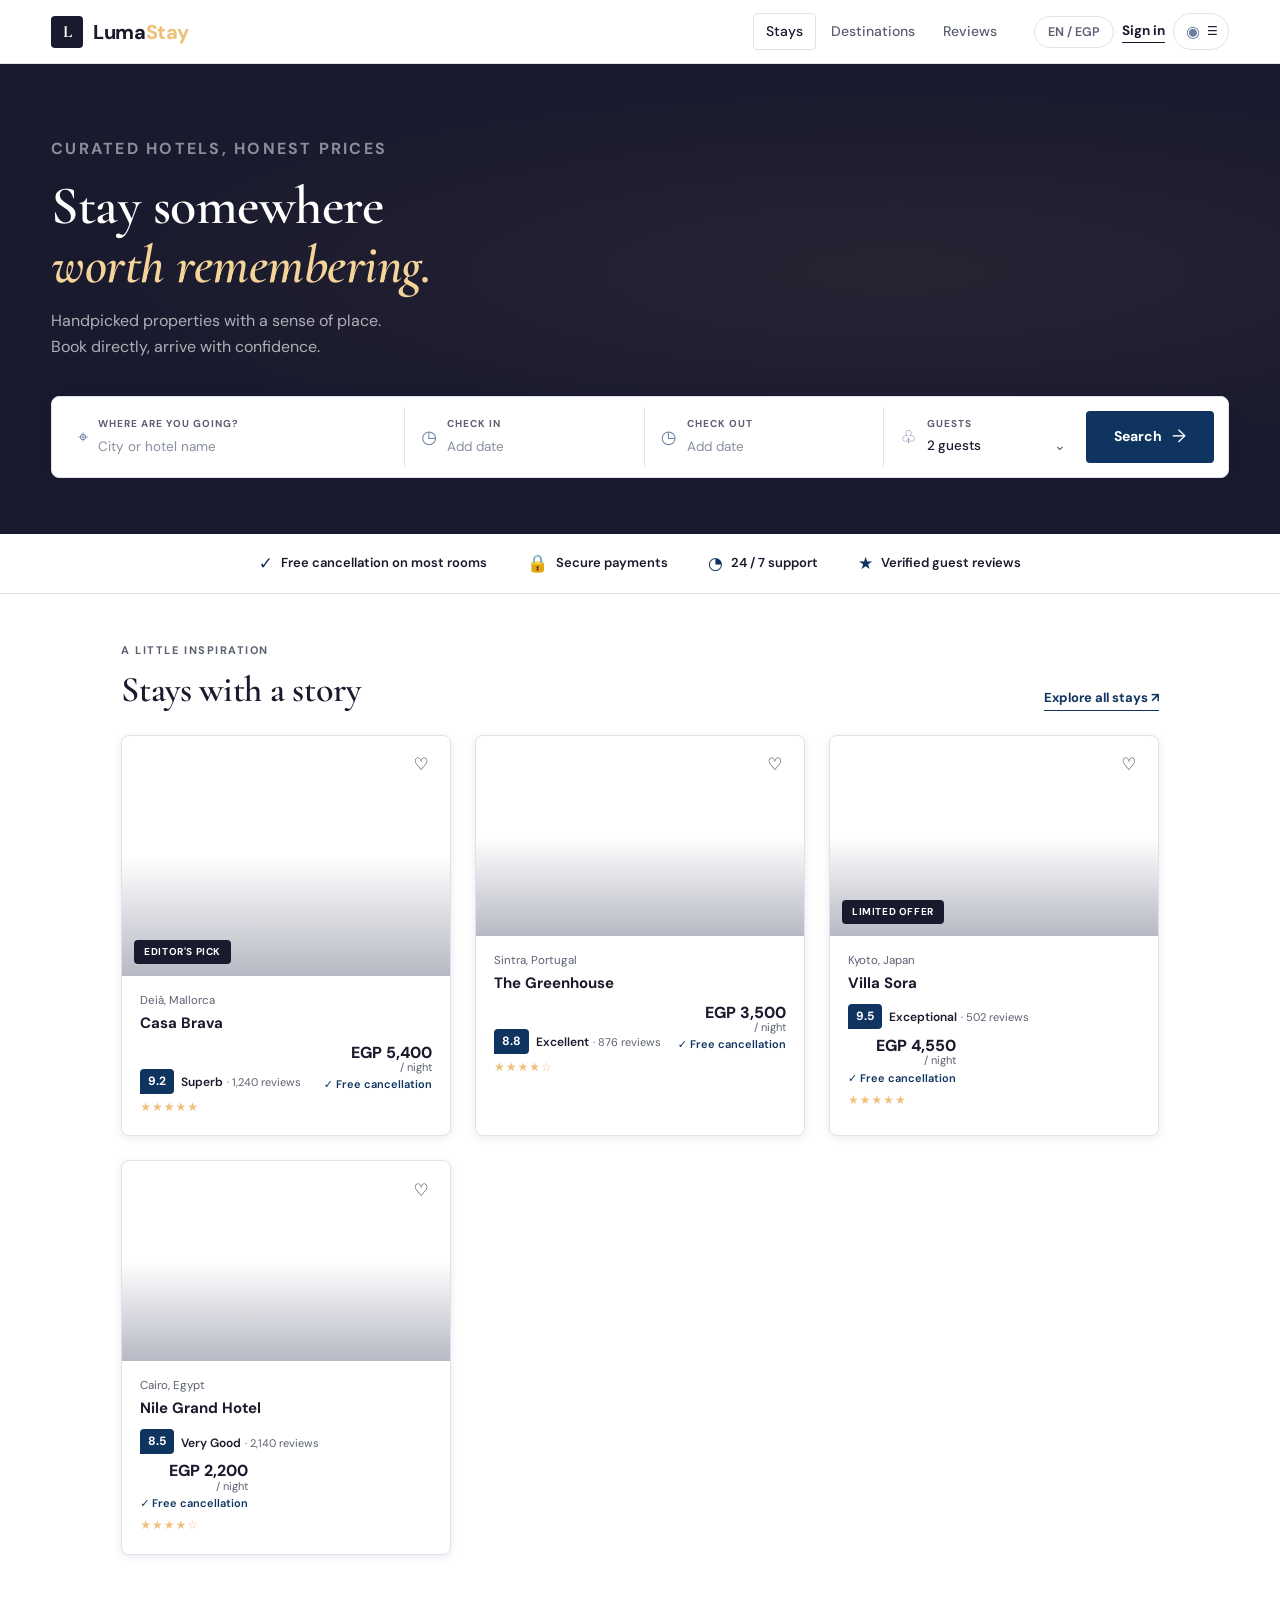
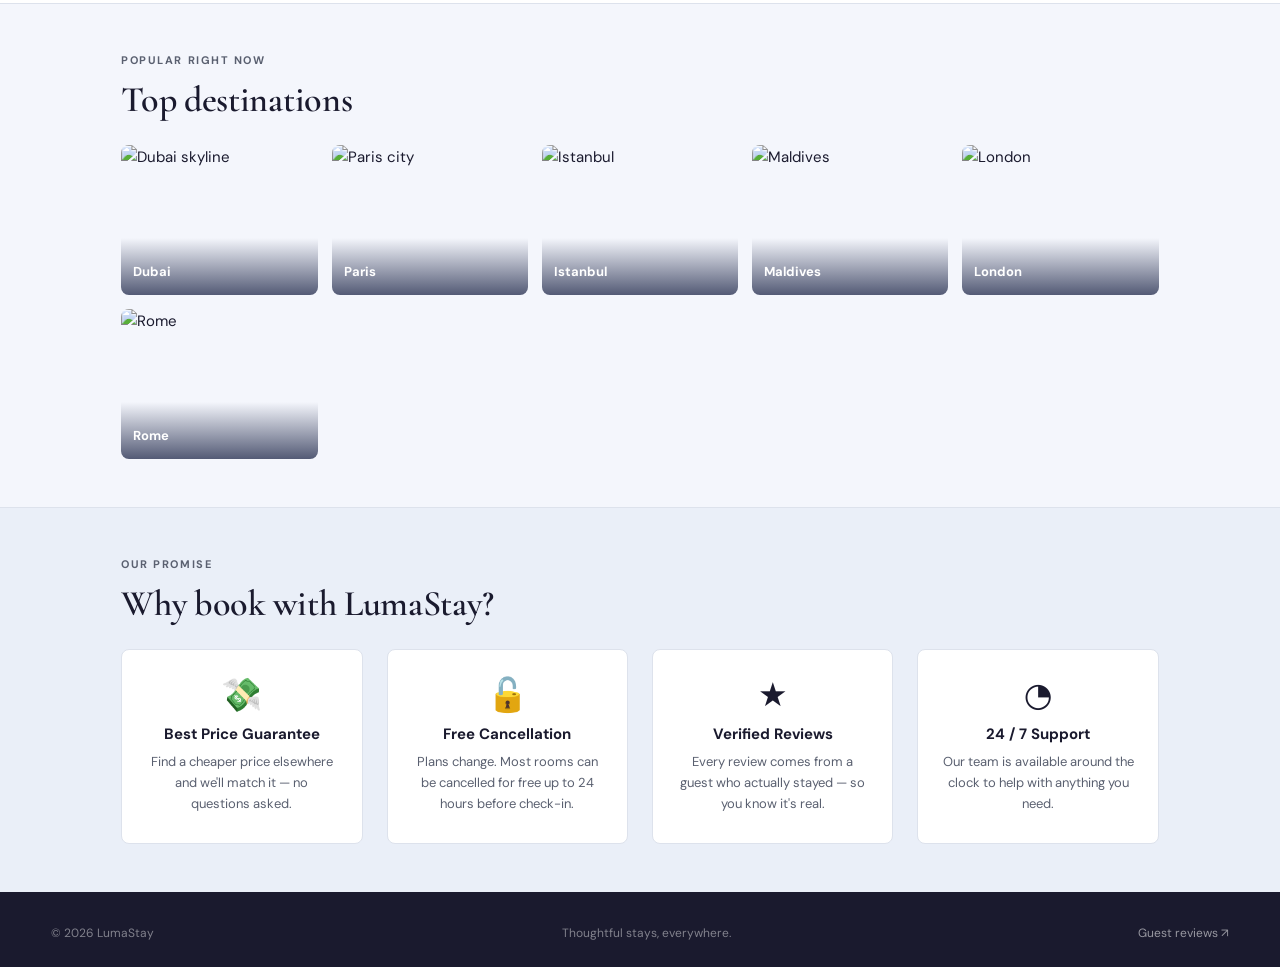
==== frontend/index.html @ ab04034a "style(frontend): unify design system and refactor CSS architecture - Replace scattered color tokens " ====
<!doctype html>
<html lang="en">
<head>
  <meta charset="UTF-8">
  <meta name="viewport" content="width=device-width, initial-scale=1.0">
  <meta name="description" content="LumaStay — discover and book premium hotels with care.">
  <title>LumaStay | Find Your Next Stay</title>
  <link rel="preconnect" href="https://fonts.googleapis.com">
  <link rel="preconnect" href="https://fonts.gstatic.com" crossorigin>
  <link href="https://fonts.googleapis.com/css2?family=Cormorant+Garamond:ital,wght@0,400;0,600;1,400&family=DM+Sans:wght@400;500;600;700&display=swap" rel="stylesheet">
  <link href="https://cdn.jsdelivr.net/npm/bootstrap@5.3.3/dist/css/bootstrap.min.css" rel="stylesheet">
  <link rel="stylesheet" href="css/style.css">
</head>
<body>

  <!-- ── HEADER ── -->
  <header class="site-header">
    <a class="brand" href="index.html" aria-label="LumaStay home">
      <span class="brand-mark">L</span>
      <span>Luma<span>Stay</span></span>
    </a>
    <nav class="main-nav" aria-label="Main navigation">
      <a class="active" href="#stays">Stays</a>
      <a href="#destinations">Destinations</a>
      <a href="reviews.html">Reviews</a>
    </nav>
    <div class="header-actions">
      <span class="icon-button" aria-label="Language and currency">EN / EGP</span>
      <a href="login.html" class="host-link">Sign in</a>
      <button class="profile-button" type="button" aria-label="Open account menu">
        <span class="profile-icon">◉</span>
        <span class="menu-icon">☰</span>
      </button>
    </div>
  </header>

  <!-- ── HERO + SEARCH ── -->
  <section class="hero-section" id="top" aria-labelledby="hero-heading">
    <div class="hero-inner">
      <div class="hero-copy">
        <p class="eyebrow" style="color:rgba(255,255,255,.5);margin-bottom:14px">Curated hotels, honest prices</p>
        <h1 id="hero-heading">Stay somewhere<br><em>worth remembering.</em></h1>
        <p>Handpicked properties with a sense of place.<br>Book directly, arrive with confidence.</p>
      </div>

      <!-- Search form — IDs required by script.js -->
      <form class="search-panel" aria-label="Search for a stay" id="searchForm" novalidate>

        <div class="search-field destination-field">
          <span class="field-icon" aria-hidden="true">⌖</span>
          <div style="flex:1;min-width:0">
            <label for="destination">Where are you going?</label>
            <input id="destination" type="text" placeholder="City or hotel name" autocomplete="off">
          </div>
        </div>

        <div class="search-field">
          <span class="field-icon" aria-hidden="true">◷</span>
          <div style="flex:1;min-width:0">
            <label for="check-in">Check in</label>
            <input id="check-in" type="text" placeholder="Add date"
              onfocus="this.type='date'"
              onblur="if(!this.value)this.type='text'">
          </div>
        </div>

        <div class="search-field">
          <span class="field-icon" aria-hidden="true">◷</span>
          <div style="flex:1;min-width:0">
            <label for="check-out">Check out</label>
            <input id="check-out" type="text" placeholder="Add date"
              onfocus="this.type='date'"
              onblur="if(!this.value)this.type='text'">
          </div>
        </div>

        <div class="search-field guests-field" style="position:relative">
          <span class="field-icon" aria-hidden="true">♧</span>
          <div style="flex:1;min-width:0">
            <label for="guests">Guests</label>
            <button class="guest-trigger" id="guests" type="button"
              aria-haspopup="true" aria-expanded="false">
              2 guests <span>⌄</span>
            </button>
          </div>

          <div class="guest-menu" id="guest-menu" aria-hidden="true" role="dialog" aria-label="Guest count">
            <div class="guest-row">
              <div>
                <strong>Adults</strong>
                <small>Ages 13 or above</small>
              </div>
              <div class="stepper">
                <button type="button" data-action="minus" data-target="adults" aria-label="Remove adult">−</button>
                <span id="adults">2</span>
                <button type="button" data-action="plus" data-target="adults" aria-label="Add adult">+</button>
              </div>
            </div>
            <div class="guest-row">
              <div>
                <strong>Children</strong>
                <small>Ages 2 – 12</small>
              </div>
              <div class="stepper">
                <button type="button" data-action="minus" data-target="children" aria-label="Remove child">−</button>
                <span id="children">0</span>
                <button type="button" data-action="plus" data-target="children" aria-label="Add child">+</button>
              </div>
            </div>
          </div>
        </div>

        <button class="search-button" type="submit" id="search-button" aria-label="Search stays">
          <span>Search</span>
          <b aria-hidden="true">→</b>
        </button>

      </form>
    </div>
  </section>

  <!-- subtle divider between hero (dark) and white content -->
  <div style="height:56px;background:var(--charcoal)"></div>

  <main>

    <!-- ── TRUST STRIP ── -->
    <div class="features-strip">
      <ul class="features-list container" role="list">
        <li class="feature-item"><span class="feature-icon" aria-hidden="true">✓</span>Free cancellation on most rooms</li>
        <li class="feature-item"><span class="feature-icon" aria-hidden="true">🔒</span>Secure payments</li>
        <li class="feature-item"><span class="feature-icon" aria-hidden="true">◔</span>24 / 7 support</li>
        <li class="feature-item"><span class="feature-icon" aria-hidden="true">★</span>Verified guest reviews</li>
      </ul>
    </div>

    <!-- ── FEATURED STAYS ── -->
    <section class="collection-section" id="stays" aria-labelledby="stays-heading">
      <div class="container">

        <div class="section-heading">
          <div>
            <p class="eyebrow" style="margin-bottom:10px">A little inspiration</p>
            <h2 id="stays-heading">Stays with a story</h2>
          </div>
          <a href="#" class="text-link">Explore all stays <span aria-hidden="true">↗</span></a>
        </div>

        <div class="stay-grid" role="list">

          <!-- Card 1 — featured -->
          <article class="stay-card featured-card" role="listitem">
            <div class="card-image image-one">
              <button class="save-button" type="button" aria-label="Save Casa Brava to wishlist">♡</button>
              <span class="card-tag">Editor's pick</span>
            </div>
            <div class="card-body">
              <p class="card-location">Deià, Mallorca</p>
              <h3 class="card-name">Casa Brava</h3>
              <div class="card-meta">
                <div class="card-score">
                  <span class="score-badge" aria-label="Score 9.2">9.2</span>
                  <div>
                    <span class="score-label">Superb</span>
                    <span class="score-count"> · 1,240 reviews</span>
                  </div>
                </div>
                <div class="card-pricing">
                  <div class="card-price">EGP 5,400 <small>/ night</small></div>
                  <div class="card-free-cancel">✓ Free cancellation</div>
                </div>
              </div>
              <div class="card-stars" aria-label="5 stars">★★★★★</div>
            </div>
          </article>

          <!-- Card 2 -->
          <article class="stay-card" role="listitem">
            <div class="card-image image-two">
              <button class="save-button" type="button" aria-label="Save The Greenhouse to wishlist">♡</button>
            </div>
            <div class="card-body">
              <p class="card-location">Sintra, Portugal</p>
              <h3 class="card-name">The Greenhouse</h3>
              <div class="card-meta">
                <div class="card-score">
                  <span class="score-badge" aria-label="Score 8.8">8.8</span>
                  <div>
                    <span class="score-label">Excellent</span>
                    <span class="score-count"> · 876 reviews</span>
                  </div>
                </div>
                <div class="card-pricing">
                  <div class="card-price">EGP 3,500 <small>/ night</small></div>
                  <div class="card-free-cancel">✓ Free cancellation</div>
                </div>
              </div>
              <div class="card-stars" aria-label="4 stars">★★★★☆</div>
            </div>
          </article>

          <!-- Card 3 -->
          <article class="stay-card" role="listitem">
            <div class="card-image image-three">
              <button class="save-button" type="button" aria-label="Save Villa Sora to wishlist">♡</button>
              <span class="card-tag">Limited offer</span>
            </div>
            <div class="card-body">
              <p class="card-location">Kyoto, Japan</p>
              <h3 class="card-name">Villa Sora</h3>
              <div class="card-meta">
                <div class="card-score">
                  <span class="score-badge" aria-label="Score 9.5">9.5</span>
                  <div>
                    <span class="score-label">Exceptional</span>
                    <span class="score-count"> · 502 reviews</span>
                  </div>
                </div>
                <div class="card-pricing">
                  <div class="card-price">EGP 4,550 <small>/ night</small></div>
                  <div class="card-free-cancel">✓ Free cancellation</div>
                </div>
              </div>
              <div class="card-stars" aria-label="5 stars">★★★★★</div>
            </div>
          </article>

          <!-- Card 4 -->
          <article class="stay-card" role="listitem">
            <div class="card-image image-four">
              <button class="save-button" type="button" aria-label="Save Nile Grand Hotel to wishlist">♡</button>
            </div>
            <div class="card-body">
              <p class="card-location">Cairo, Egypt</p>
              <h3 class="card-name">Nile Grand Hotel</h3>
              <div class="card-meta">
                <div class="card-score">
                  <span class="score-badge" aria-label="Score 8.5">8.5</span>
                  <div>
                    <span class="score-label">Very Good</span>
                    <span class="score-count"> · 2,140 reviews</span>
                  </div>
                </div>
                <div class="card-pricing">
                  <div class="card-price">EGP 2,200 <small>/ night</small></div>
                  <div class="card-free-cancel">✓ Free cancellation</div>
                </div>
              </div>
              <div class="card-stars" aria-label="4 stars">★★★★☆</div>
            </div>
          </article>

        </div><!-- /.stay-grid -->
      </div>
    </section>

    <!-- ── DESTINATIONS ── -->
    <section class="dest-section" id="destinations" aria-labelledby="dest-heading">
      <div class="container">
        <div class="section-heading">
          <div>
            <p class="eyebrow" style="margin-bottom:10px">Popular right now</p>
            <h2 id="dest-heading">Top destinations</h2>
          </div>
        </div>
        <div class="dest-grid">
          <div class="dest-tile">
            <img src="https://images.unsplash.com/photo-1568322445389-f64ac2515020?w=400&q=75" alt="Dubai skyline" loading="lazy">
            <div class="dest-tile-label">Dubai</div>
          </div>
          <div class="dest-tile">
            <img src="https://images.unsplash.com/photo-1541336032412-2048a678540d?w=400&q=75" alt="Paris city" loading="lazy">
            <div class="dest-tile-label">Paris</div>
          </div>
          <div class="dest-tile">
            <img src="https://images.unsplash.com/photo-1555992336-03a23c7b20ee?w=400&q=75" alt="Istanbul" loading="lazy">
            <div class="dest-tile-label">Istanbul</div>
          </div>
          <div class="dest-tile">
            <img src="https://images.unsplash.com/photo-1512453979798-5ea266f8880c?w=400&q=75" alt="Maldives" loading="lazy">
            <div class="dest-tile-label">Maldives</div>
          </div>
          <div class="dest-tile">
            <img src="https://images.unsplash.com/photo-1524231757912-21f4fe3a7200?w=400&q=75" alt="London" loading="lazy">
            <div class="dest-tile-label">London</div>
          </div>
          <div class="dest-tile">
            <img src="https://images.unsplash.com/photo-1558618666-fcd25c85cd64?w=400&q=75" alt="Rome" loading="lazy">
            <div class="dest-tile-label">Rome</div>
          </div>
        </div>
      </div>
    </section>

    <!-- ── WHY LUMASTAY ── -->
    <section class="why-section" aria-labelledby="why-heading">
      <div class="container">
        <div class="section-heading">
          <div>
            <p class="eyebrow" style="margin-bottom:10px">Our promise</p>
            <h2 id="why-heading">Why book with LumaStay?</h2>
          </div>
        </div>
        <div class="why-grid">
          <div class="why-card">
            <div class="why-icon" aria-hidden="true">💸</div>
            <h3 class="why-title">Best Price Guarantee</h3>
            <p class="why-desc">Find a cheaper price elsewhere and we'll match it — no questions asked.</p>
          </div>
          <div class="why-card">
            <div class="why-icon" aria-hidden="true">🔓</div>
            <h3 class="why-title">Free Cancellation</h3>
            <p class="why-desc">Plans change. Most rooms can be cancelled for free up to 24 hours before check-in.</p>
          </div>
          <div class="why-card">
            <div class="why-icon" aria-hidden="true">★</div>
            <h3 class="why-title">Verified Reviews</h3>
            <p class="why-desc">Every review comes from a guest who actually stayed — so you know it's real.</p>
          </div>
          <div class="why-card">
            <div class="why-icon" aria-hidden="true">◔</div>
            <h3 class="why-title">24 / 7 Support</h3>
            <p class="why-desc">Our team is available around the clock to help with anything you need.</p>
          </div>
        </div>
      </div>
    </section>

  </main>

  <!-- ── FOOTER ── -->
  <footer class="site-footer">
    <span>© 2026 LumaStay</span>
    <span>Thoughtful stays, everywhere.</span>
    <a href="reviews.html">Guest reviews ↗</a>
  </footer>

  <!-- Toast — id required by script.js -->
  <div class="toast" id="toast" role="status" aria-live="polite"></div>

  <script src="https://cdn.jsdelivr.net/npm/bootstrap@5.3.3/dist/js/bootstrap.bundle.min.js"></script>
  <script src="js/api.js"></script>
  <script src="js/session.js"></script>
  <script src="js/script.js"></script>
</body>
</html>
---- frontend/css/style.css ----
/* ==========================================================================
   LumaStay — Shared Design System
   style.css applies to every customer-facing page.
   Page-specific overrides live in their own CSS files.
   ========================================================================== */

/* --------------------------------------------------------------------------
   1. DESIGN TOKENS
   -------------------------------------------------------------------------- */
:root {
  /* ── Core palette — deep navy / gold ── */
  --ivory:         #f4f6fc;   /* page background     */
  --ivory-2:       #eaeff8;   /* section background  */
  --ivory-3:       #e0e8f4;   /* deeper tint         */
  --charcoal:      #1a1a2e;   /* primary dark        */
  --charcoal-2:    #16213e;   /* rich navy           */
  --charcoal-3:    #0f3460;   /* strong blue         */
  --forest:        #0f3460;   /* CTA / accent blue   */
  --forest-2:      #1a4a80;   /* hover blue          */
  --forest-3:      #0a2a50;   /* deep blue           */
  --sage:          #6a7fa0;   /* muted blue-grey     */
  --sage-2:        #b0c0d8;   /* light blue-grey     */
  --sage-3:        #dce6f4;   /* palest blue         */
  --gold:          #efc07b;   /* primary gold        */
  --gold-2:        #f5d49a;   /* light gold          */
  --gold-3:        #faebd0;   /* palest gold         */
  --warm-grey:     #5a6070;   /* body text muted     */
  --warm-grey-2:   #8890a0;   /* placeholder / hint  */

  /* Semantic aliases — kept for backward-compat with older CSS */
  --ink:           var(--charcoal);
  --paper:         var(--ivory);
  --white:         #ffffff;
  --muted:         var(--warm-grey);
  --line:          #dde2ec;
  --sun:           var(--gold);
  --dark-sage:     var(--forest);

  /* Status colours */
  --status-pending-bg:    #fef5e7;
  --status-pending-fg:    #92580a;
  --status-pending-bd:    #f5d99a;
  --status-confirmed-bg:  #e6eef8;
  --status-confirmed-fg:  #0f3460;
  --status-confirmed-bd:  #a8c4e8;
  --status-cancelled-bg:  #fdf0ef;
  --status-cancelled-fg:  #8b2218;
  --status-cancelled-bd:  #e9b0ad;
  --status-completed-bg:  #e8edf8;
  --status-completed-fg:  #16213e;
  --status-completed-bd:  #a0b4d4;

  /* Alert colours */
  --alert-success-bg:  #e6eef8;
  --alert-success-fg:  #0f3460;
  --alert-success-bd:  #a8c4e8;
  --alert-danger-bg:   #fdf0ef;
  --alert-danger-fg:   #8b2218;
  --alert-danger-bd:   #e9b0ad;
  --alert-warning-bg:  #fef5e7;
  --alert-warning-fg:  #92580a;
  --alert-warning-bd:  #f5d99a;
  --alert-info-bg:     #e8edf8;
  --alert-info-fg:     #16213e;
  --alert-info-bd:     #a0b4d4;

  /* Shadow scale — navy-tinted */
  --shadow-xs: 0 1px 3px rgba(15,24,60,.06);
  --shadow-sm: 0 2px 8px rgba(15,24,60,.09);
  --shadow-md: 0 4px 18px rgba(15,24,60,.12);
  --shadow-lg: 0 8px 36px rgba(15,24,60,.16);

  /* Geometry */
  --radius:    4px;
  --radius-md: 8px;
  --radius-lg: 12px;

  /* Spacing scale */
  --space-1: 4px;
  --space-2: 8px;
  --space-3: 12px;
  --space-4: 16px;
  --space-5: 24px;
  --space-6: 32px;
  --space-7: 48px;
  --space-8: 64px;

  /* Content width */
  --max-w: 1200px;
  --page-x: clamp(20px, 4vw, 60px);

  /* Transitions */
  --t: .2s ease;
  --t-slow: .35s ease;
}

/* --------------------------------------------------------------------------
   2. RESET & BASE
   -------------------------------------------------------------------------- */
*, *::before, *::after { box-sizing: border-box; margin: 0; padding: 0; }
html { scroll-behavior: smooth; font-size: 15px; -webkit-text-size-adjust: 100%; }
body {
  font-family: 'DM Sans', 'Inter', system-ui, sans-serif;
  background: var(--ivory);
  color: var(--charcoal);
  line-height: 1.6;
  -webkit-font-smoothing: antialiased;
  overflow-x: hidden;
}
a { color: inherit; text-decoration: none; }
button, input, select, textarea { font: inherit; }
button { cursor: pointer; -webkit-tap-highlight-color: transparent; }
img { display: block; max-width: 100%; }
h1,h2,h3,h4,h5,h6,p { margin: 0; }
ul,ol { list-style: none; padding: 0; margin: 0; }

/* Reduced motion */
@media (prefers-reduced-motion: reduce) {
  *, *::before, *::after {
    animation-duration: .01ms !important;
    animation-iteration-count: 1 !important;
    transition-duration: .01ms !important;
  }
  html { scroll-behavior: auto; }
}

/* --------------------------------------------------------------------------
   3. TYPOGRAPHY
   -------------------------------------------------------------------------- */
.display-heading {
  font-family: 'Cormorant Garamond', 'Playfair Display', Georgia, serif;
  font-weight: 600;
  letter-spacing: -.5px;
  line-height: 1.12;
}
h1 {
  font-family: 'Cormorant Garamond', 'Playfair Display', Georgia, serif;
  font-size: clamp(2.4rem, 5vw, 4rem);
  font-weight: 600;
  line-height: 1.1;
  letter-spacing: -.5px;
  color: var(--charcoal);
}
h2 {
  font-family: 'Cormorant Garamond', 'Playfair Display', Georgia, serif;
  font-size: clamp(1.6rem, 3vw, 2.4rem);
  font-weight: 600;
  line-height: 1.15;
  letter-spacing: -.3px;
  color: var(--charcoal);
}
h3 {
  font-size: 1.15rem;
  font-weight: 700;
  color: var(--charcoal);
}
.eyebrow {
  font-size: 11px;
  font-weight: 700;
  letter-spacing: .14em;
  text-transform: uppercase;
  color: var(--warm-grey);
}
em { font-style: italic; color: var(--forest); }

/* --------------------------------------------------------------------------
   4. LAYOUT UTILITIES
   -------------------------------------------------------------------------- */
.container {
  width: min(var(--max-w), 100%);
  padding-inline: var(--page-x);
  margin-inline: auto;
}
.section-wrap  { padding-block: var(--space-8); }
.section-label {
  display: flex;
  align-items: center;
  gap: 10px;
  margin-bottom: 20px;
}
.section-label::before {
  content: '';
  display: block;
  width: 28px;
  height: 2px;
  background: var(--gold);
  flex-shrink: 0;
}

/* --------------------------------------------------------------------------
   5. SITE HEADER
   -------------------------------------------------------------------------- */
.site-header {
  position: sticky;
  top: 0;
  z-index: 200;
  background: var(--white);
  border-bottom: 1px solid var(--line);
  height: 64px;
  display: flex;
  align-items: center;
  padding: 0 var(--page-x);
  justify-content: space-between;
  gap: var(--space-5);
  box-shadow: var(--shadow-xs);
}

/* Brand */
.brand {
  display: flex;
  align-items: center;
  gap: 10px;
  flex-shrink: 0;
  font-size: 20px;
  font-weight: 800;
  letter-spacing: -.4px;
  color: var(--charcoal);
  font-family: 'DM Sans', system-ui, sans-serif;
}
.brand:focus-visible { outline: 2px solid var(--forest); outline-offset: 3px; border-radius: var(--radius); }
.brand-mark {
  width: 32px;
  height: 32px;
  background: var(--charcoal);
  color: var(--white);
  border-radius: var(--radius);
  display: grid;
  place-items: center;
  font-size: 17px;
  font-weight: 800;
  font-family: 'Cormorant Garamond', 'Playfair Display', serif;
  line-height: 1;
  flex-shrink: 0;
}
.brand > span:last-child > span { color: var(--gold); }

/* Desktop nav */
.main-nav {
  display: flex;
  gap: 2px;
  margin-left: auto;
}
.main-nav a {
  font-size: 14px;
  font-weight: 500;
  color: var(--warm-grey);
  padding: 6px 12px;
  border-radius: var(--radius);
  border: 1.5px solid transparent;
  transition: color var(--t), border-color var(--t), background var(--t);
}
.main-nav a:hover { color: var(--charcoal); }
.main-nav a.active, .main-nav a:focus-visible {
  color: var(--charcoal);
  border-color: var(--line);
}
.main-nav a:focus-visible { outline: none; }

/* Header actions */
.header-actions {
  display: flex;
  align-items: center;
  gap: var(--space-2);
  flex-shrink: 0;
}
.icon-button {
  font-size: 12.5px;
  font-weight: 600;
  color: var(--warm-grey);
  background: none;
  border: 1.5px solid var(--line);
  border-radius: 20px;
  padding: 5px 13px;
  cursor: default;
  transition: border-color var(--t);
  white-space: nowrap;
}
.host-link {
  font-size: 13.5px;
  font-weight: 700;
  color: var(--charcoal);
  border-bottom: 1.5px solid var(--charcoal);
  padding-bottom: 1px;
  transition: color var(--t), border-color var(--t);
  white-space: nowrap;
}
.host-link:hover { color: var(--forest); border-color: var(--forest); }
.host-link:focus-visible { outline: 2px solid var(--forest); outline-offset: 3px; border-radius: 1px; }
.profile-button {
  background: none;
  border: 1.5px solid var(--line);
  border-radius: 20px;
  padding: 5px 12px;
  color: var(--charcoal);
  display: flex;
  align-items: center;
  gap: 7px;
  font-size: 13px;
  transition: border-color var(--t), box-shadow var(--t);
}
.profile-button:hover { border-color: var(--warm-grey-2); }
.profile-button:focus-visible { outline: 2px solid var(--forest); outline-offset: 2px; }
.profile-icon { font-size: 16px; color: var(--sage); }
.menu-icon  { font-size: 12px; letter-spacing: -2px; }

/* Mobile nav toggle — injected by session.js */
.mobile-nav-toggle {
  display: none;
  background: none;
  border: 1.5px solid var(--line);
  border-radius: var(--radius);
  padding: 6px 9px;
  font-size: 18px;
  line-height: 1;
  color: var(--charcoal);
  transition: border-color var(--t);
  flex-shrink: 0;
}
.mobile-nav-toggle:focus-visible { outline: 2px solid var(--forest); outline-offset: 2px; }

/* Open state — nav panel slides in below header */
.site-header.nav-open .main-nav {
  display: flex;
  flex-direction: column;
  position: absolute;
  top: 64px;
  left: 0;
  right: 0;
  background: var(--white);
  border-bottom: 1px solid var(--line);
  padding: var(--space-3) var(--page-x) var(--space-4);
  gap: 2px;
  box-shadow: var(--shadow-md);
  z-index: 199;
  animation: slideDown .18s ease;
}
.site-header.nav-open .main-nav a {
  padding: 10px 14px;
  font-size: 15px;
}
@keyframes slideDown {
  from { opacity: 0; transform: translateY(-6px); }
  to   { opacity: 1; transform: translateY(0); }
}

/* Account menu — appended dynamically by session.js */
.account-menu {
  display: none;
  position: absolute;
  right: var(--page-x);
  top: 70px;
  width: 220px;
  background: var(--white);
  border: 1px solid var(--line);
  border-radius: var(--radius-md);
  box-shadow: var(--shadow-lg);
  z-index: 300;
  overflow: hidden;
}
.account-menu.open { display: block; }
.account-menu-user {
  padding: 14px 16px;
  border-bottom: 1px solid var(--line);
  display: grid;
  gap: 3px;
}
.account-menu-user strong {
  font-size: 14px;
  font-weight: 700;
  color: var(--charcoal);
  white-space: nowrap;
  overflow: hidden;
  text-overflow: ellipsis;
}
.account-menu-user small {
  font-size: 12px;
  color: var(--warm-grey);
  white-space: nowrap;
  overflow: hidden;
  text-overflow: ellipsis;
}
.account-menu a,
.account-menu button {
  display: block;
  width: 100%;
  padding: 11px 16px;
  font-size: 13.5px;
  color: var(--charcoal);
  text-align: left;
  background: none;
  border: none;
  cursor: pointer;
  transition: background var(--t);
}
.account-menu a:hover,
.account-menu button:hover { background: var(--ivory-2); }
.account-menu a:focus-visible,
.account-menu button:focus-visible {
  outline: 2px solid var(--forest);
  outline-offset: -2px;
}

/* --------------------------------------------------------------------------
   6. SITE FOOTER
   -------------------------------------------------------------------------- */
.site-footer {
  background: var(--charcoal);
  padding: var(--space-6) var(--page-x) var(--space-5);
  display: flex;
  flex-wrap: wrap;
  align-items: center;
  justify-content: space-between;
  gap: var(--space-4);
  font-size: 12px;
  color: rgba(255,255,255,.45);
}
.site-footer a {
  color: rgba(255,255,255,.55);
  transition: color var(--t);
}
.site-footer a:hover { color: var(--gold-2); }
.site-footer a:focus-visible { outline: 1px solid var(--gold); outline-offset: 2px; }

/* --------------------------------------------------------------------------
   7. BUTTONS
   -------------------------------------------------------------------------- */
.btn-primary,
.btn-secondary,
.btn-forest,
.btn-ghost,
.btn-outline {
  display: inline-flex;
  align-items: center;
  justify-content: center;
  gap: 7px;
  border-radius: var(--radius);
  font-size: 14px;
  font-weight: 700;
  line-height: 1.3;
  white-space: nowrap;
  text-decoration: none;
  cursor: pointer;
  transition: background var(--t), color var(--t), border-color var(--t),
              box-shadow var(--t), transform .15s ease;
  padding: 11px 24px;
}
.btn-primary:focus-visible,
.btn-secondary:focus-visible,
.btn-forest:focus-visible,
.btn-outline:focus-visible { outline: 2px solid var(--forest); outline-offset: 3px; }

/* Primary — charcoal */
.btn-primary {
  background: var(--charcoal);
  color: var(--white);
  border: 1.5px solid var(--charcoal);
}
.btn-primary:hover {
  background: var(--charcoal-2);
  border-color: var(--charcoal-2);
  transform: translateY(-1px);
  box-shadow: var(--shadow-sm);
  color: var(--white);
}
.btn-primary:active { transform: translateY(0); }
.btn-primary:disabled {
  opacity: .45;
  cursor: not-allowed;
  transform: none;
  box-shadow: none;
}

/* Forest — use on auth / CTA contexts */
.btn-forest {
  background: var(--forest);
  color: var(--white);
  border: 1.5px solid var(--forest);
}
.btn-forest:hover {
  background: var(--forest-2);
  border-color: var(--forest-2);
  transform: translateY(-1px);
  box-shadow: var(--shadow-sm);
  color: var(--white);
}
.btn-forest:active { transform: translateY(0); }
.btn-forest:disabled { opacity: .45; cursor: not-allowed; transform: none; }

/* Secondary — outline */
.btn-secondary, .btn-outline {
  background: transparent;
  color: var(--charcoal);
  border: 1.5px solid #c8c2bc;
}
.btn-secondary:hover, .btn-outline:hover {
  border-color: var(--charcoal);
  box-shadow: var(--shadow-xs);
}

/* Ghost */
.btn-ghost {
  background: transparent;
  color: var(--charcoal);
  border: none;
  padding-inline: 8px;
  text-decoration: underline;
  text-underline-offset: 2px;
  text-decoration-color: transparent;
  transition: text-decoration-color var(--t);
}
.btn-ghost:hover { text-decoration-color: var(--charcoal); }

/* Loading state */
.btn-primary.loading,
.btn-forest.loading {
  color: transparent;
  position: relative;
  pointer-events: none;
}
.btn-primary.loading::after,
.btn-forest.loading::after {
  content: '';
  position: absolute;
  width: 16px; height: 16px;
  top: 50%; left: 50%;
  margin: -8px 0 0 -8px;
  border: 2px solid rgba(255,255,255,.3);
  border-top-color: white;
  border-radius: 50%;
  animation: spin .6s linear infinite;
}
@keyframes spin { to { transform: rotate(360deg); } }

/* --------------------------------------------------------------------------
   8. FORM ELEMENTS
   -------------------------------------------------------------------------- */
.form-group {
  display: flex;
  flex-direction: column;
  gap: 7px;
}
.form-group label,
.form-label {
  font-size: 11.5px;
  font-weight: 700;
  letter-spacing: .06em;
  text-transform: uppercase;
  color: var(--warm-grey);
  display: block;
}
.form-input,
.form-control,
.form-select {
  width: 100%;
  padding: 11px 14px;
  font-size: 14px;
  font-family: inherit;
  color: var(--charcoal);
  background: var(--white);
  border: 1.5px solid var(--line);
  border-radius: var(--radius);
  transition: border-color var(--t), box-shadow var(--t), background var(--t);
  appearance: none;
  -webkit-appearance: none;
}
.form-input:focus,
.form-control:focus,
.form-select:focus {
  outline: none;
  border-color: var(--forest);
  box-shadow: 0 0 0 3px rgba(45,90,61,.1);
  background: var(--white);
}
.form-input::placeholder,
.form-control::placeholder { color: var(--warm-grey-2); }
.form-input.is-invalid,
.form-control.is-invalid { border-color: var(--status-cancelled-fg); }
.form-hint, small.form-hint {
  font-size: 12px;
  color: var(--warm-grey);
  line-height: 1.4;
}
.invalid-feedback {
  font-size: 12px;
  color: var(--status-cancelled-fg);
  margin-top: 4px;
}
.was-validated .form-input:invalid ~ .invalid-feedback,
.was-validated .form-control:invalid ~ .invalid-feedback { display: block; }

/* Textarea */
textarea.form-input,
textarea.form-control {
  resize: vertical;
  min-height: 100px;
}

/* --------------------------------------------------------------------------
   9. ALERT MESSAGES
   -------------------------------------------------------------------------- */
.alert {
  padding: 13px 16px;
  border-radius: var(--radius);
  font-size: 13.5px;
  font-weight: 500;
  line-height: 1.5;
  border: 1px solid transparent;
}
.alert-success {
  background: var(--alert-success-bg);
  color: var(--alert-success-fg);
  border-color: var(--alert-success-bd);
}
.alert-danger {
  background: var(--alert-danger-bg);
  color: var(--alert-danger-fg);
  border-color: var(--alert-danger-bd);
}
.alert-warning {
  background: var(--alert-warning-bg);
  color: var(--alert-warning-fg);
  border-color: var(--alert-warning-bd);
}
.alert-info {
  background: var(--alert-info-bg);
  color: var(--alert-info-fg);
  border-color: var(--alert-info-bd);
}

/* --------------------------------------------------------------------------
   10. STATUS BADGES
   -------------------------------------------------------------------------- */
.status-badge,
.booking-status {
  display: inline-block;
  padding: 3px 10px;
  border-radius: var(--radius);
  font-size: 11px;
  font-weight: 700;
  letter-spacing: .06em;
  text-transform: uppercase;
  border: 1px solid transparent;
  white-space: nowrap;
}
.status-pending {
  background: var(--status-pending-bg);
  color: var(--status-pending-fg);
  border-color: var(--status-pending-bd);
}
.status-confirmed {
  background: var(--status-confirmed-bg);
  color: var(--status-confirmed-fg);
  border-color: var(--status-confirmed-bd);
}
.status-cancelled,
.status-rejected {
  background: var(--status-cancelled-bg);
  color: var(--status-cancelled-fg);
  border-color: var(--status-cancelled-bd);
}
.status-completed {
  background: var(--status-completed-bg);
  color: var(--status-completed-fg);
  border-color: var(--status-completed-bd);
}

/* --------------------------------------------------------------------------
   11. CARDS (generic)
   -------------------------------------------------------------------------- */
.ls-card {
  background: var(--white);
  border: 1px solid var(--line);
  border-radius: var(--radius-md);
  box-shadow: var(--shadow-sm);
  transition: box-shadow var(--t), transform var(--t);
}
.ls-card:hover {
  box-shadow: var(--shadow-md);
  transform: translateY(-2px);
}

/* --------------------------------------------------------------------------
   12. TEXT LINKS
   -------------------------------------------------------------------------- */
.text-link {
  color: var(--forest);
  font-size: 13px;
  font-weight: 700;
  border-bottom: 1.5px solid var(--forest);
  padding-bottom: 1px;
  transition: opacity var(--t);
  text-decoration: none;
}
.text-link:hover { opacity: .7; }
.text-link:focus-visible { outline: 2px solid var(--forest); outline-offset: 2px; }
.text-link-bold {
  color: var(--charcoal);
  font-weight: 700;
  border-bottom: 1.5px solid var(--charcoal);
  padding-bottom: 1px;
  text-decoration: none;
}
.text-link-bold:hover { color: var(--forest); border-color: var(--forest); }
.dark-link {
  color: var(--charcoal);
  font-weight: 700;
  text-decoration: underline;
  text-underline-offset: 3px;
}

/* --------------------------------------------------------------------------
   13. TOAST
   -------------------------------------------------------------------------- */
.toast {
  position: fixed;
  bottom: 28px;
  left: 50%;
  transform: translate(-50%, 16px);
  background: var(--charcoal);
  color: var(--white);
  padding: 13px 22px;
  border-radius: var(--radius-md);
  font-size: 14px;
  font-weight: 500;
  box-shadow: var(--shadow-lg);
  opacity: 0;
  pointer-events: none;
  transition: opacity .25s ease, transform .25s ease;
  z-index: 9999;
  white-space: nowrap;
  max-width: 90vw;
  text-align: center;
}
.toast.visible {
  opacity: 1;
  transform: translate(-50%, 0);
}

/* --------------------------------------------------------------------------
   14. NOTE DOT (used in auth image captions)
   -------------------------------------------------------------------------- */
.note-dot {
  width: 7px; height: 7px;
  background: var(--gold);
  border-radius: 50%;
  flex-shrink: 0;
  display: inline-block;
}

/* --------------------------------------------------------------------------
   15. HOMEPAGE — HERO
   -------------------------------------------------------------------------- */
.hero-section {
  background: var(--charcoal);
  padding: 72px var(--page-x) 0;
  overflow: hidden;
  position: relative;
}
.hero-section::after {
  content: '';
  display: block;
  position: absolute;
  inset: 0;
  background: radial-gradient(ellipse at 70% 50%,
    rgba(184,149,106,.08) 0%, transparent 65%);
  pointer-events: none;
}
.hero-inner {
  max-width: var(--max-w);
  margin-inline: auto;
  position: relative;
  z-index: 1;
}
.hero-copy { margin-bottom: 36px; }
.hero-copy h1 {
  color: var(--white);
  font-size: clamp(2.2rem, 5vw, 3.6rem);
  margin-bottom: 14px;
}
.hero-copy h1 em { color: var(--gold-2); }
.hero-copy p {
  font-size: 16px;
  color: rgba(255,255,255,.65);
  max-width: 520px;
}

/* --------------------------------------------------------------------------
   16. HOMEPAGE — SEARCH PANEL
   -------------------------------------------------------------------------- */
.search-panel {
  background: var(--white);
  border-radius: var(--radius-md);
  border: 1px solid var(--line);
  box-shadow: var(--shadow-md);
  padding: 10px;
  display: flex;
  align-items: stretch;
  gap: 0;
  width: 100%;
  position: relative;
  z-index: 2;
  margin-bottom: 0;
}
.search-field {
  display: flex;
  align-items: center;
  gap: 10px;
  padding: 8px 16px;
  flex: 1;
  min-width: 0;
  border-right: 1px solid var(--line);
  position: relative;
}
.search-field.destination-field { flex: 1.5; }
.search-field.guests-field { flex: .8; }
.search-field:last-of-type { border-right: none; }
.search-field:focus-within { background: var(--ivory); border-radius: var(--radius); }
.field-icon {
  font-size: 18px;
  color: var(--sage);
  flex-shrink: 0;
  line-height: 1;
}
.search-field label {
  display: block;
  font-size: 10px;
  font-weight: 700;
  letter-spacing: .1em;
  text-transform: uppercase;
  color: var(--warm-grey);
  margin-bottom: 2px;
  white-space: nowrap;
}
.search-field input,
.guest-trigger {
  border: none;
  outline: none;
  background: transparent;
  color: var(--charcoal);
  font-size: 13.5px;
  font-weight: 500;
  width: 100%;
  padding: 0;
}
.search-field input::placeholder { color: var(--warm-grey-2); font-weight: 400; }
.guest-trigger {
  display: flex;
  justify-content: space-between;
  align-items: center;
  gap: 4px;
  cursor: pointer;
}
.guest-trigger span { font-size: 14px; color: var(--warm-grey); }
.guest-menu {
  display: none;
  position: absolute;
  right: 0; top: calc(100% + 8px);
  width: 280px;
  background: var(--white);
  border: 1px solid var(--line);
  border-radius: var(--radius-md);
  box-shadow: var(--shadow-lg);
  padding: 16px 20px;
  z-index: 20;
}
.guest-menu.open { display: block; }
.guest-row {
  display: flex;
  justify-content: space-between;
  align-items: center;
  padding: 10px 0;
  border-bottom: 1px solid var(--ivory-2);
}
.guest-row:last-child { border-bottom: none; }
.guest-row strong { display: block; font-size: 14px; color: var(--charcoal); }
.guest-row small  { display: block; font-size: 12px; color: var(--warm-grey); margin-top: 2px; }
.stepper { display: flex; align-items: center; gap: 12px; }
.stepper button {
  width: 30px; height: 30px;
  border: 1.5px solid var(--forest);
  border-radius: 50%;
  background: none;
  color: var(--forest);
  font-size: 17px;
  display: grid;
  place-items: center;
  line-height: 1;
  transition: background var(--t), color var(--t);
}
.stepper button:hover { background: var(--forest); color: var(--white); }
.stepper span { font-size: 15px; font-weight: 600; min-width: 22px; text-align: center; }
.search-button {
  background: var(--forest);
  color: var(--white);
  border: none;
  border-radius: var(--radius);
  padding: 0 28px;
  font-size: 14px;
  font-weight: 700;
  height: 52px;
  display: flex;
  align-items: center;
  gap: 10px;
  flex-shrink: 0;
  white-space: nowrap;
  transition: background var(--t), transform .15s ease, box-shadow var(--t);
  margin: 4px;
}
.search-button b { font-size: 18px; font-weight: 400; }
.search-button:hover {
  background: var(--forest-2);
  transform: translateY(-1px);
  box-shadow: 0 4px 14px rgba(45,90,61,.25);
}
.search-button:focus-visible { outline: 2px solid var(--gold); outline-offset: 2px; }

/* Hero wave separator */
.hero-bottom-strip {
  background: var(--charcoal);
  height: 52px;
}

/* --------------------------------------------------------------------------
   17. HOMEPAGE — COLLECTION SECTION
   -------------------------------------------------------------------------- */
.collection-section {
  background: var(--white);
  padding: var(--space-7) 0;
}
.section-heading {
  display: flex;
  align-items: flex-end;
  justify-content: space-between;
  gap: var(--space-4);
  margin-bottom: var(--space-5);
  flex-wrap: wrap;
}
.stay-grid {
  display: grid;
  grid-template-columns: repeat(auto-fill, minmax(260px, 1fr));
  gap: 24px;
}
.stay-card {
  background: var(--white);
  border: 1px solid var(--line);
  border-radius: var(--radius-md);
  overflow: hidden;
  box-shadow: var(--shadow-sm);
  transition: box-shadow var(--t), transform var(--t);
  cursor: pointer;
}
.stay-card:hover {
  box-shadow: var(--shadow-md);
  transform: translateY(-3px);
}
.card-image {
  height: 200px;
  background-size: cover;
  background-position: center;
  position: relative;
  overflow: hidden;
}
.featured-card .card-image { height: 240px; }
.card-image::after {
  content: '';
  position: absolute;
  inset: 0;
  background: linear-gradient(to top, rgba(15,24,60,.3) 0%, transparent 50%);
  pointer-events: none;
}
.image-one   { background-image: url('https://images.unsplash.com/photo-1601918774946-25832a4be0d6?auto=format&fit=crop&w=800&q=85'); }
.image-two   { background-image: url('https://images.unsplash.com/photo-1600607687920-4e2a09cf159d?auto=format&fit=crop&w=800&q=85'); }
.image-three { background-image: url('https://images.unsplash.com/photo-1544986581-efac024faf62?auto=format&fit=crop&w=800&q=85'); }
.image-four  { background-image: url('https://images.unsplash.com/photo-1571896349842-33c89424de2d?auto=format&fit=crop&w=800&q=85'); }
.save-button {
  position: absolute;
  top: 12px; right: 12px;
  width: 34px; height: 34px;
  border: none;
  border-radius: 50%;
  background: rgba(255,255,255,.88);
  color: var(--charcoal);
  font-size: 17px;
  display: grid;
  place-items: center;
  z-index: 1;
  transition: background var(--t), transform .15s ease;
  backdrop-filter: blur(4px);
}
.save-button:hover { background: var(--white); transform: scale(1.1); }
.save-button.saved { background: #e53e3e; color: var(--white); }
.save-button:focus-visible { outline: 2px solid var(--forest); outline-offset: 2px; }
.card-tag {
  position: absolute;
  bottom: 12px; left: 12px;
  background: var(--charcoal);
  color: var(--white);
  font-size: 10px;
  font-weight: 700;
  letter-spacing: .06em;
  text-transform: uppercase;
  padding: 4px 10px;
  border-radius: var(--radius);
  z-index: 1;
}
.card-body {
  padding: 16px 18px 18px;
}
.card-location {
  font-size: 11.5px;
  color: var(--warm-grey);
  margin-bottom: 4px;
}
.card-name {
  font-size: 15px;
  font-weight: 700;
  color: var(--charcoal);
  margin-bottom: 10px;
  line-height: 1.3;
}
.card-meta {
  display: flex;
  align-items: flex-end;
  justify-content: space-between;
  gap: 8px;
  flex-wrap: wrap;
}
.card-score { display: flex; align-items: center; gap: 7px; }
.score-badge {
  background: var(--forest);
  color: var(--white);
  font-size: 12px;
  font-weight: 700;
  padding: 3px 8px;
  border-radius: var(--radius) var(--radius) var(--radius) 0;
}
.score-label { font-size: 12px; font-weight: 600; color: var(--charcoal); }
.score-count { font-size: 11px; color: var(--warm-grey); }
.card-stars { color: var(--gold); font-size: 12px; letter-spacing: 1px; margin-top: 4px; }
.card-pricing { text-align: right; }
.card-price {
  font-size: 16px;
  font-weight: 800;
  color: var(--charcoal);
  line-height: 1.1;
}
.card-price small {
  font-size: 11px;
  font-weight: 400;
  color: var(--warm-grey);
  display: block;
}
.card-free-cancel {
  font-size: 11px;
  color: var(--forest);
  font-weight: 600;
  margin-top: 3px;
}
/* backward-compat */
.card-info {
  display: flex;
  justify-content: space-between;
  padding: 14px 18px 0;
  gap: 10px;
}

/* --------------------------------------------------------------------------
   18. HOMEPAGE — DESTINATION TILES
   -------------------------------------------------------------------------- */
.dest-section {
  background: var(--ivory);
  padding: var(--space-7) 0;
  border-top: 1px solid var(--line);
}
.dest-grid {
  display: grid;
  grid-template-columns: repeat(auto-fill, minmax(170px, 1fr));
  gap: 14px;
}
.dest-tile {
  border-radius: var(--radius-md);
  overflow: hidden;
  position: relative;
  height: 150px;
  cursor: pointer;
  transition: transform var(--t);
}
.dest-tile:hover { transform: scale(1.025); }
.dest-tile img { width: 100%; height: 100%; object-fit: cover; display: block; }
.dest-tile-label {
  position: absolute;
  bottom: 0; left: 0; right: 0;
  background: linear-gradient(transparent, rgba(15,24,60,.7));
  color: var(--white);
  padding: 24px 12px 12px;
  font-size: 13px;
  font-weight: 700;
}

/* --------------------------------------------------------------------------
   19. HOMEPAGE — WHY SECTION
   -------------------------------------------------------------------------- */
.why-section {
  background: var(--ivory-2);
  padding: var(--space-7) 0;
  border-top: 1px solid var(--line);
}
.why-grid {
  display: grid;
  grid-template-columns: repeat(auto-fit, minmax(230px, 1fr));
  gap: 24px;
}
.why-card {
  background: var(--white);
  border: 1px solid var(--line);
  border-radius: var(--radius-md);
  padding: 28px 24px;
  text-align: center;
  transition: box-shadow var(--t);
}
.why-card:hover { box-shadow: var(--shadow-sm); }
.why-icon { font-size: 2.2rem; margin-bottom: 14px; line-height: 1; }
.why-title { font-size: 15px; font-weight: 700; color: var(--charcoal); margin-bottom: 8px; }
.why-desc { font-size: 13px; color: var(--warm-grey); line-height: 1.65; }

/* --------------------------------------------------------------------------
   20. FEATURES STRIP
   -------------------------------------------------------------------------- */
.features-strip {
  background: var(--white);
  border-bottom: 1px solid var(--line);
  padding: 16px 0;
}
.features-list {
  display: flex;
  align-items: center;
  justify-content: center;
  gap: 40px;
  flex-wrap: wrap;
}
.feature-item {
  display: flex;
  align-items: center;
  gap: 8px;
  font-size: 13px;
  font-weight: 600;
  color: var(--charcoal);
}
.feature-icon { font-size: 17px; color: var(--forest); }

/* --------------------------------------------------------------------------
   21. VISUALLY HIDDEN
   -------------------------------------------------------------------------- */
.visually-hidden {
  position: absolute;
  width: 1px; height: 1px;
  overflow: hidden;
  clip: rect(0,0,0,0);
  white-space: nowrap;
}

/* --------------------------------------------------------------------------
   22. RESPONSIVE
   -------------------------------------------------------------------------- */
@media (max-width: 900px) {
  .main-nav { display: none; }
  .mobile-nav-toggle { display: flex; }
  .icon-button { display: none; }
  .search-panel { flex-wrap: wrap; }
  .search-field { flex: 1 1 calc(50% - 10px); border-right: none; border-bottom: 1px solid var(--line); padding: 10px 14px; }
  .search-field.destination-field { flex: 1 1 100%; }
  .search-button { flex: 1 1 100%; height: 48px; margin: 4px; justify-content: center; }
}
@media (max-width: 600px) {
  .site-footer { flex-direction: column; text-align: center; gap: var(--space-2); }
  .search-field { flex: 1 1 100%; }
  .dest-grid { grid-template-columns: repeat(2, 1fr); }
  .features-list { gap: 16px; justify-content: flex-start; }
  .hero-section { padding-top: 48px; }
}
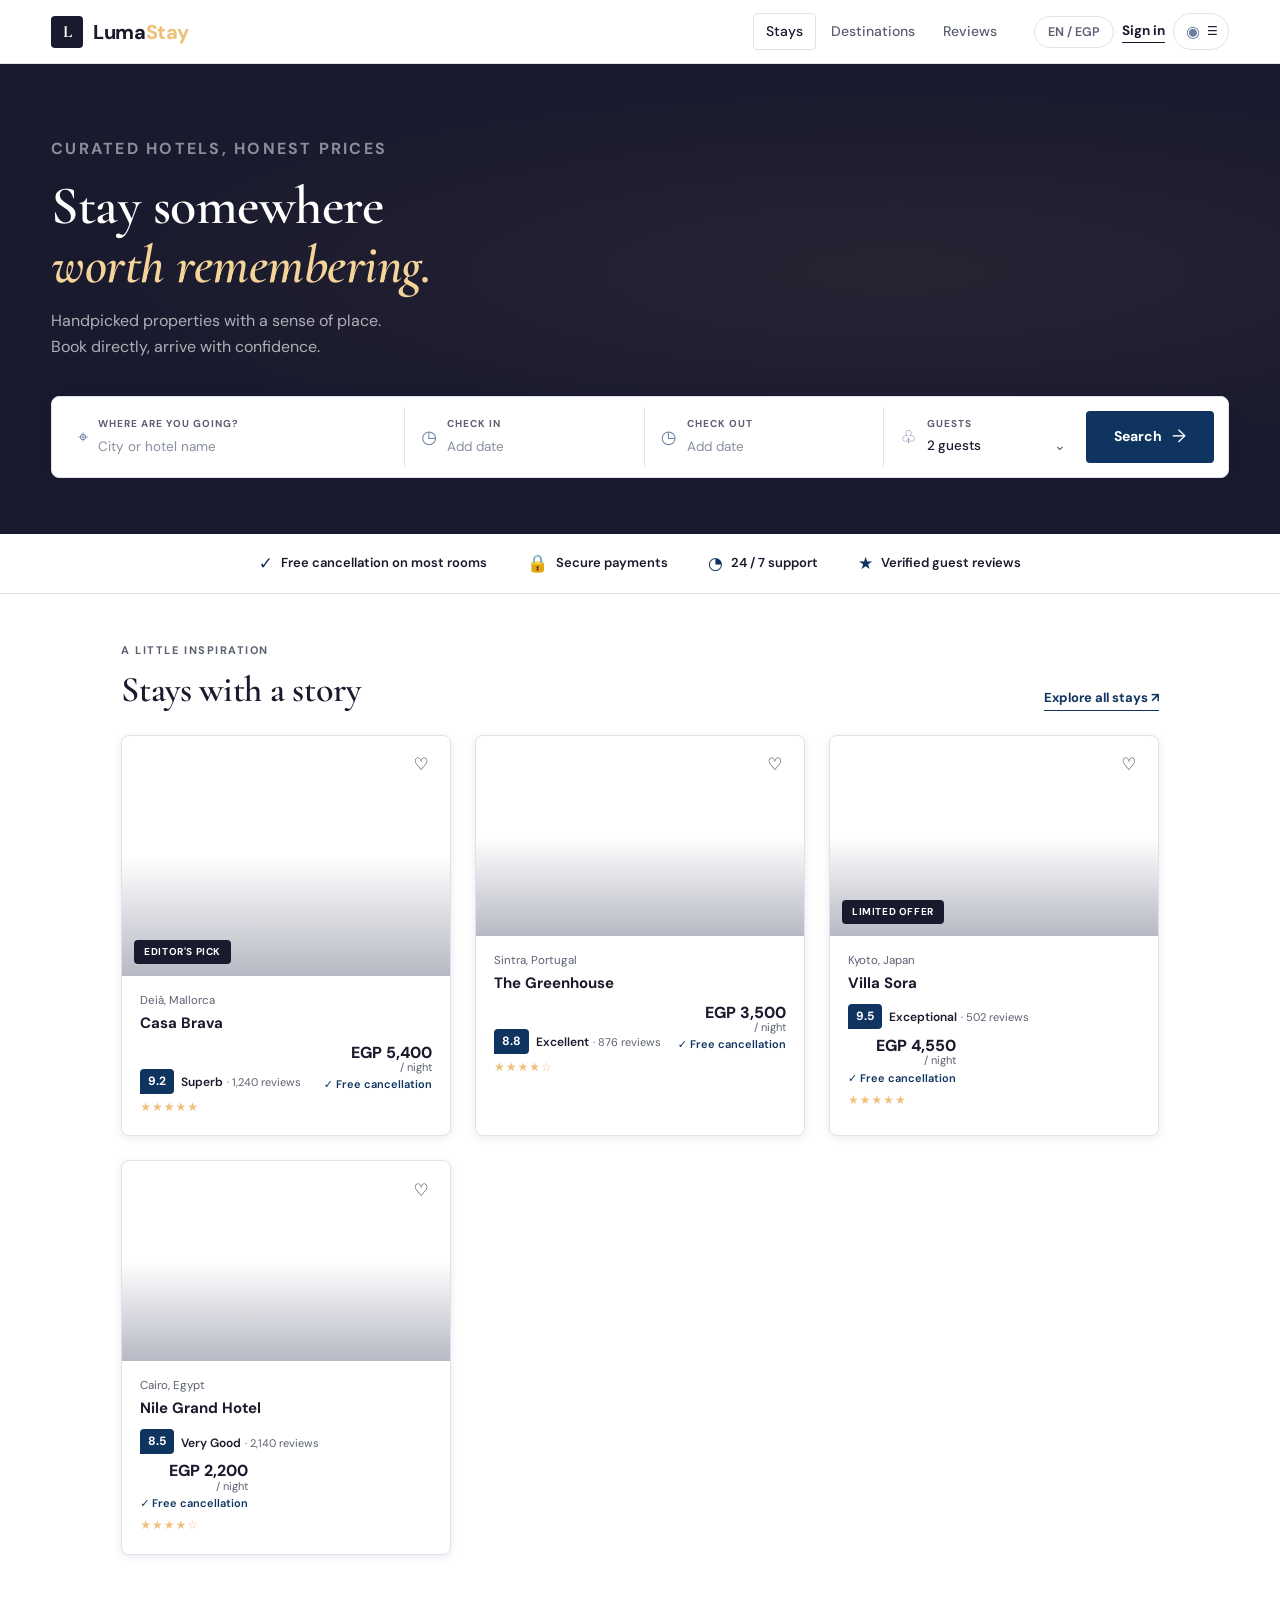
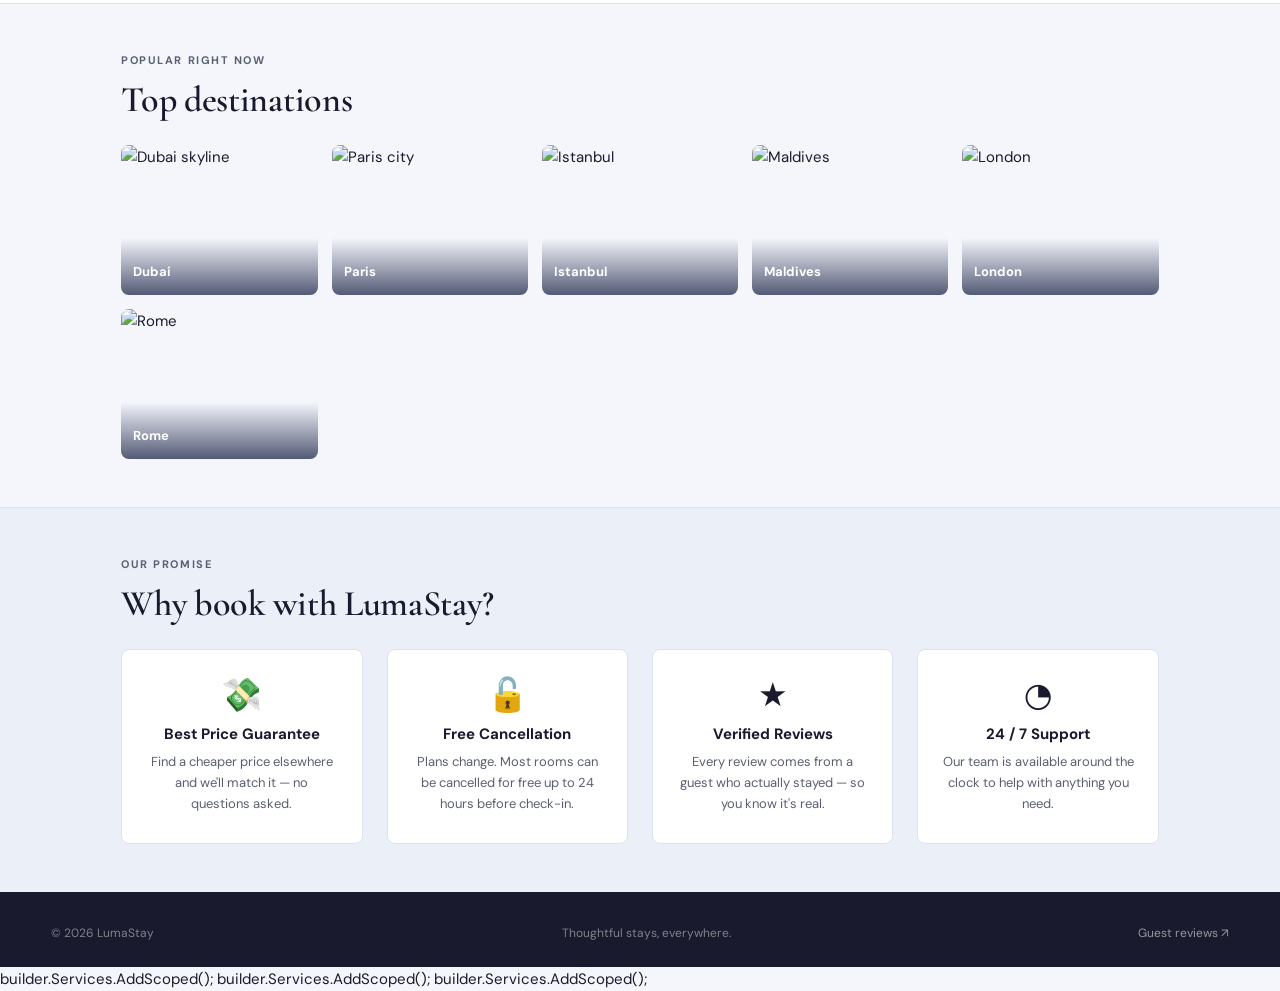
==== commit 7fe594a0: "fix: remove duplicate service registration in index.html" ====
--- a/frontend/index.html
+++ b/frontend/index.html
@@ -341,6 +341,6 @@
   <script src="https://cdn.jsdelivr.net/npm/bootstrap@5.3.3/dist/js/bootstrap.bundle.min.js"></script>
   <script src="js/api.js"></script>
   <script src="js/session.js"></script>
-  <script src="js/script.js"></script>
+  builder.Services.AddScoped<IHotelService, HotelService>();  builder.Services.AddScoped<IHotelService, HotelService>();  builder.Services.AddScoped<IHotelService, HotelService>();  <script src="js/script.js"></script>
 </body>
 </html>
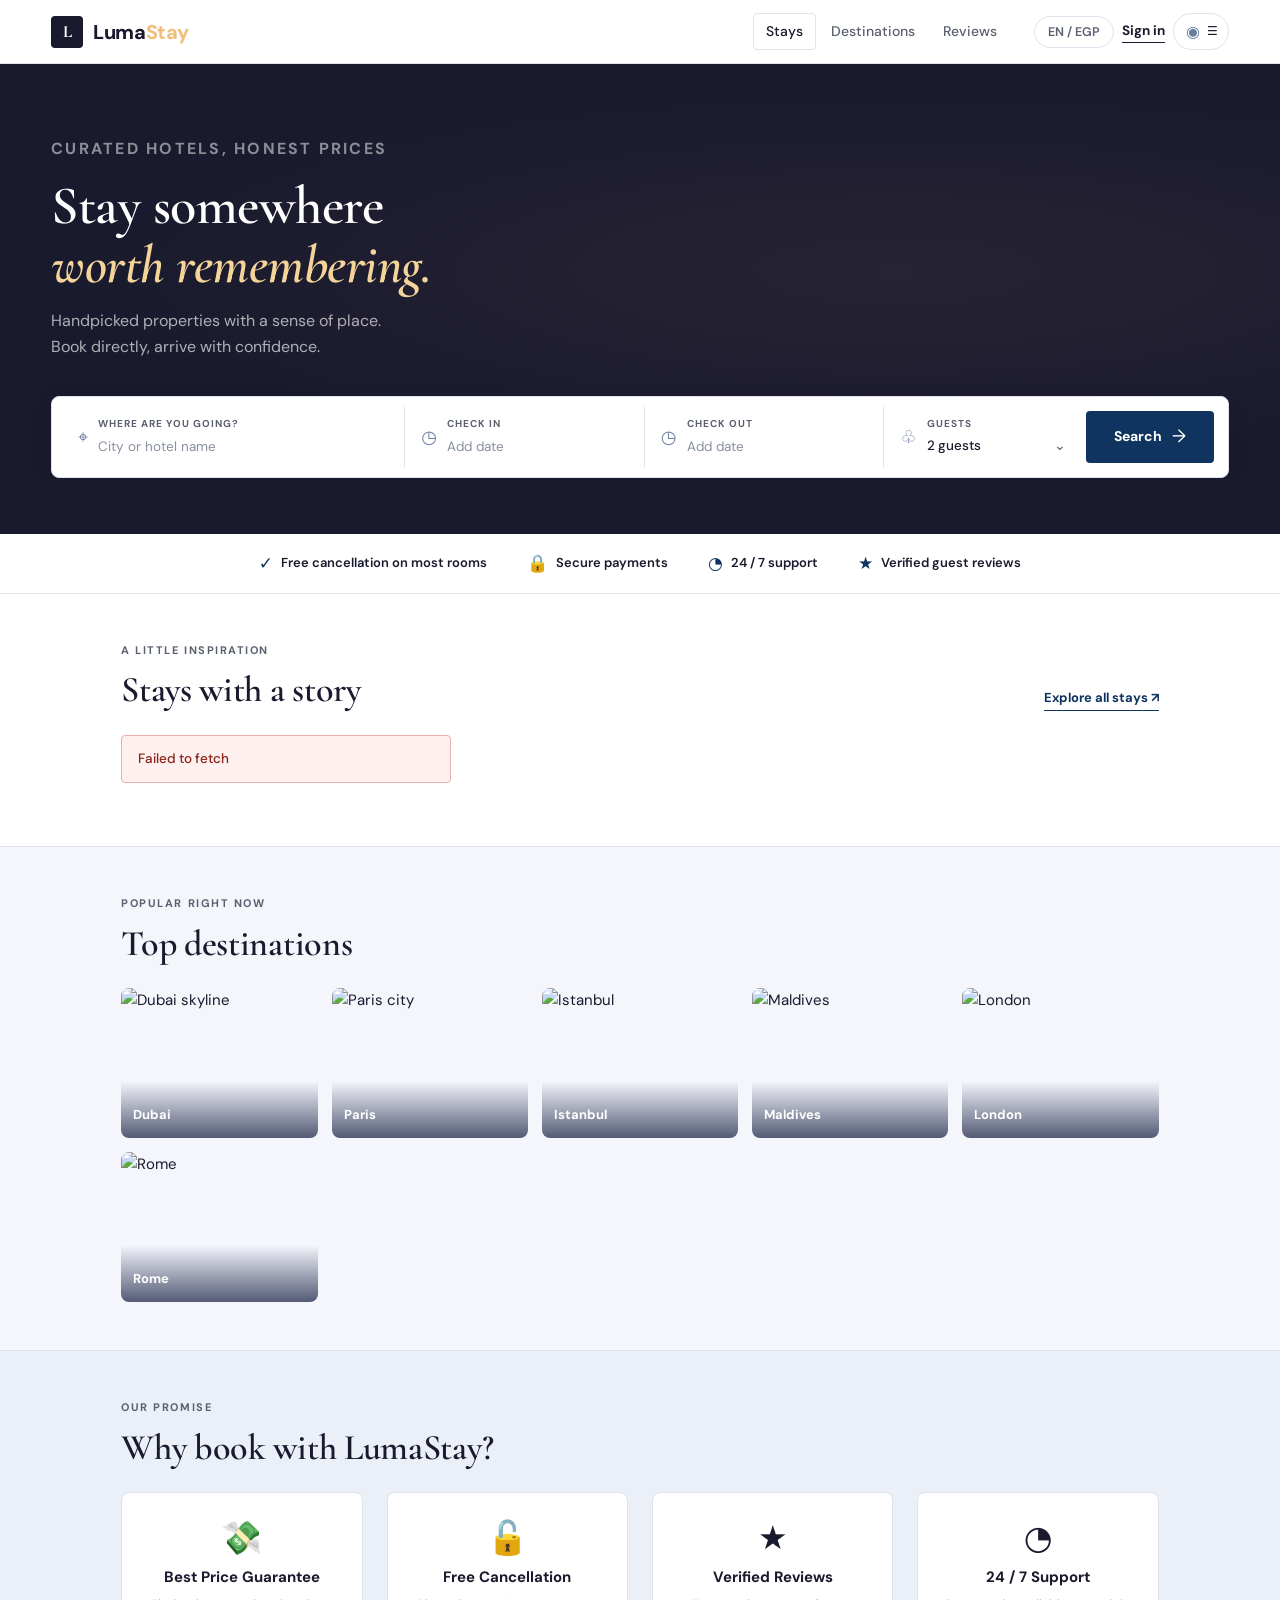
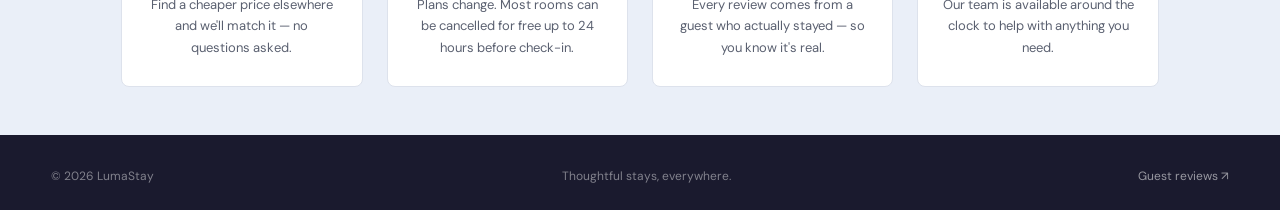
==== commit 47e3351b: "feat: implement hotel loading and rendering in script.js" ====
--- a/frontend/index.html
+++ b/frontend/index.html
@@ -146,110 +146,8 @@
           <a href="#" class="text-link">Explore all stays <span aria-hidden="true">↗</span></a>
         </div>
 
-        <div class="stay-grid" role="list">
-
-          <!-- Card 1 — featured -->
-          <article class="stay-card featured-card" role="listitem">
-            <div class="card-image image-one">
-              <button class="save-button" type="button" aria-label="Save Casa Brava to wishlist">♡</button>
-              <span class="card-tag">Editor's pick</span>
-            </div>
-            <div class="card-body">
-              <p class="card-location">Deià, Mallorca</p>
-              <h3 class="card-name">Casa Brava</h3>
-              <div class="card-meta">
-                <div class="card-score">
-                  <span class="score-badge" aria-label="Score 9.2">9.2</span>
-                  <div>
-                    <span class="score-label">Superb</span>
-                    <span class="score-count"> · 1,240 reviews</span>
-                  </div>
-                </div>
-                <div class="card-pricing">
-                  <div class="card-price">EGP 5,400 <small>/ night</small></div>
-                  <div class="card-free-cancel">✓ Free cancellation</div>
-                </div>
-              </div>
-              <div class="card-stars" aria-label="5 stars">★★★★★</div>
-            </div>
-          </article>
-
-          <!-- Card 2 -->
-          <article class="stay-card" role="listitem">
-            <div class="card-image image-two">
-              <button class="save-button" type="button" aria-label="Save The Greenhouse to wishlist">♡</button>
-            </div>
-            <div class="card-body">
-              <p class="card-location">Sintra, Portugal</p>
-              <h3 class="card-name">The Greenhouse</h3>
-              <div class="card-meta">
-                <div class="card-score">
-                  <span class="score-badge" aria-label="Score 8.8">8.8</span>
-                  <div>
-                    <span class="score-label">Excellent</span>
-                    <span class="score-count"> · 876 reviews</span>
-                  </div>
-                </div>
-                <div class="card-pricing">
-                  <div class="card-price">EGP 3,500 <small>/ night</small></div>
-                  <div class="card-free-cancel">✓ Free cancellation</div>
-                </div>
-              </div>
-              <div class="card-stars" aria-label="4 stars">★★★★☆</div>
-            </div>
-          </article>
-
-          <!-- Card 3 -->
-          <article class="stay-card" role="listitem">
-            <div class="card-image image-three">
-              <button class="save-button" type="button" aria-label="Save Villa Sora to wishlist">♡</button>
-              <span class="card-tag">Limited offer</span>
-            </div>
-            <div class="card-body">
-              <p class="card-location">Kyoto, Japan</p>
-              <h3 class="card-name">Villa Sora</h3>
-              <div class="card-meta">
-                <div class="card-score">
-                  <span class="score-badge" aria-label="Score 9.5">9.5</span>
-                  <div>
-                    <span class="score-label">Exceptional</span>
-                    <span class="score-count"> · 502 reviews</span>
-                  </div>
-                </div>
-                <div class="card-pricing">
-                  <div class="card-price">EGP 4,550 <small>/ night</small></div>
-                  <div class="card-free-cancel">✓ Free cancellation</div>
-                </div>
-              </div>
-              <div class="card-stars" aria-label="5 stars">★★★★★</div>
-            </div>
-          </article>
-
-          <!-- Card 4 -->
-          <article class="stay-card" role="listitem">
-            <div class="card-image image-four">
-              <button class="save-button" type="button" aria-label="Save Nile Grand Hotel to wishlist">♡</button>
-            </div>
-            <div class="card-body">
-              <p class="card-location">Cairo, Egypt</p>
-              <h3 class="card-name">Nile Grand Hotel</h3>
-              <div class="card-meta">
-                <div class="card-score">
-                  <span class="score-badge" aria-label="Score 8.5">8.5</span>
-                  <div>
-                    <span class="score-label">Very Good</span>
-                    <span class="score-count"> · 2,140 reviews</span>
-                  </div>
-                </div>
-                <div class="card-pricing">
-                  <div class="card-price">EGP 2,200 <small>/ night</small></div>
-                  <div class="card-free-cancel">✓ Free cancellation</div>
-                </div>
-              </div>
-              <div class="card-stars" aria-label="4 stars">★★★★☆</div>
-            </div>
-          </article>
-
+        <div class="stay-grid" role="list" id="hotel-list">
+          <p class="text-center" role="status">Loading hotels...</p>
         </div><!-- /.stay-grid -->
       </div>
     </section>
@@ -341,6 +239,6 @@
   <script src="https://cdn.jsdelivr.net/npm/bootstrap@5.3.3/dist/js/bootstrap.bundle.min.js"></script>
   <script src="js/api.js"></script>
   <script src="js/session.js"></script>
-  builder.Services.AddScoped<IHotelService, HotelService>();  builder.Services.AddScoped<IHotelService, HotelService>();  builder.Services.AddScoped<IHotelService, HotelService>();  <script src="js/script.js"></script>
+  <script src="js/script.js"></script>
 </body>
 </html>
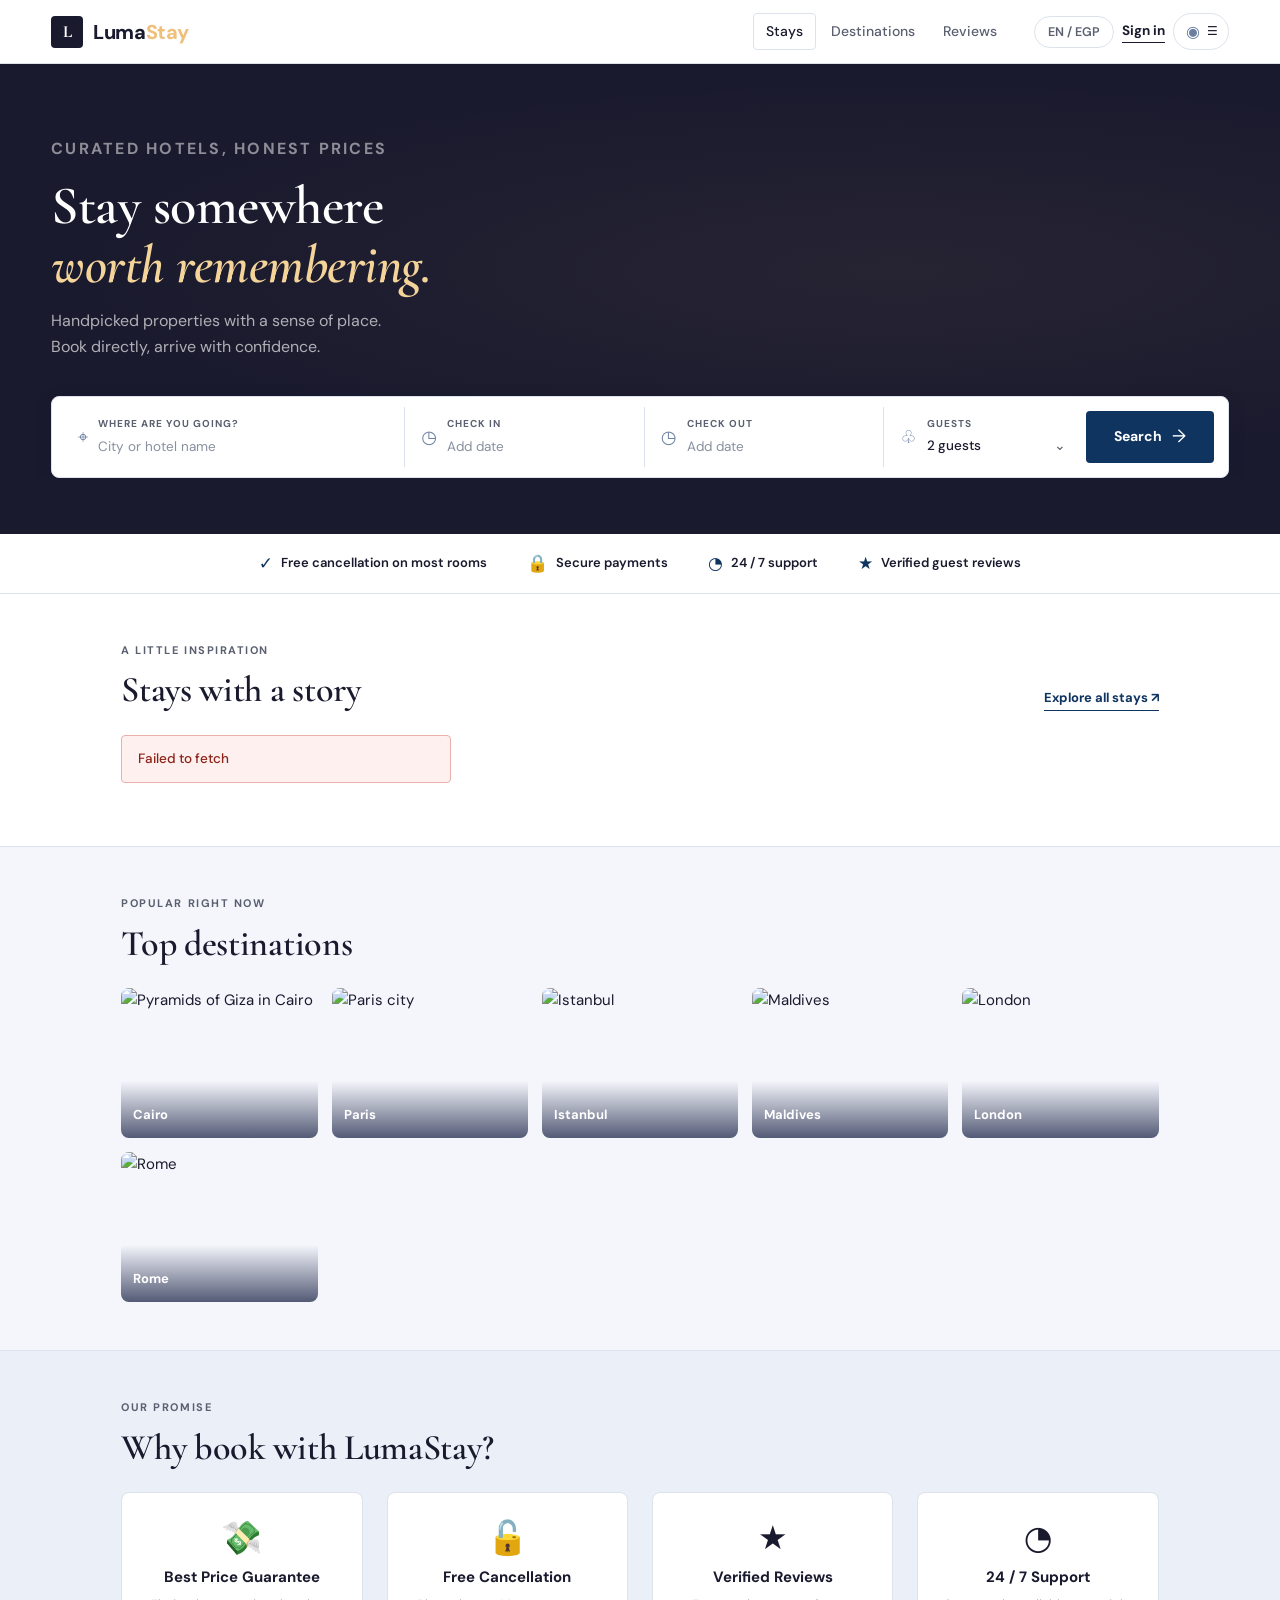
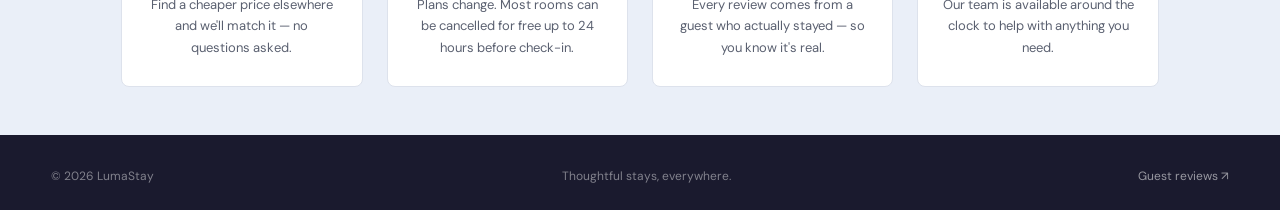
==== commit bb7f6cdf: "feat: update destination label and image for Cairo in featured stays section" ====
--- a/frontend/index.html
+++ b/frontend/index.html
@@ -143,7 +143,7 @@
             <p class="eyebrow" style="margin-bottom:10px">A little inspiration</p>
             <h2 id="stays-heading">Stays with a story</h2>
           </div>
-          <a href="#" class="text-link">Explore all stays <span aria-hidden="true">↗</span></a>
+          <a href="index.html#stays" class="text-link">Explore all stays <span aria-hidden="true">↗</span></a>
         </div>
 
         <div class="stay-grid" role="list" id="hotel-list">
@@ -163,8 +163,8 @@
         </div>
         <div class="dest-grid">
           <div class="dest-tile">
-            <img src="https://images.unsplash.com/photo-1568322445389-f64ac2515020?w=400&q=75" alt="Dubai skyline" loading="lazy">
-            <div class="dest-tile-label">Dubai</div>
+            <img src="https://images.unsplash.com/photo-1568322445389-f64ac2515020?w=400&q=75" alt="Pyramids of Giza in Cairo" loading="lazy">
+            <div class="dest-tile-label">Cairo</div>
           </div>
           <div class="dest-tile">
             <img src="https://images.unsplash.com/photo-1541336032412-2048a678540d?w=400&q=75" alt="Paris city" loading="lazy">
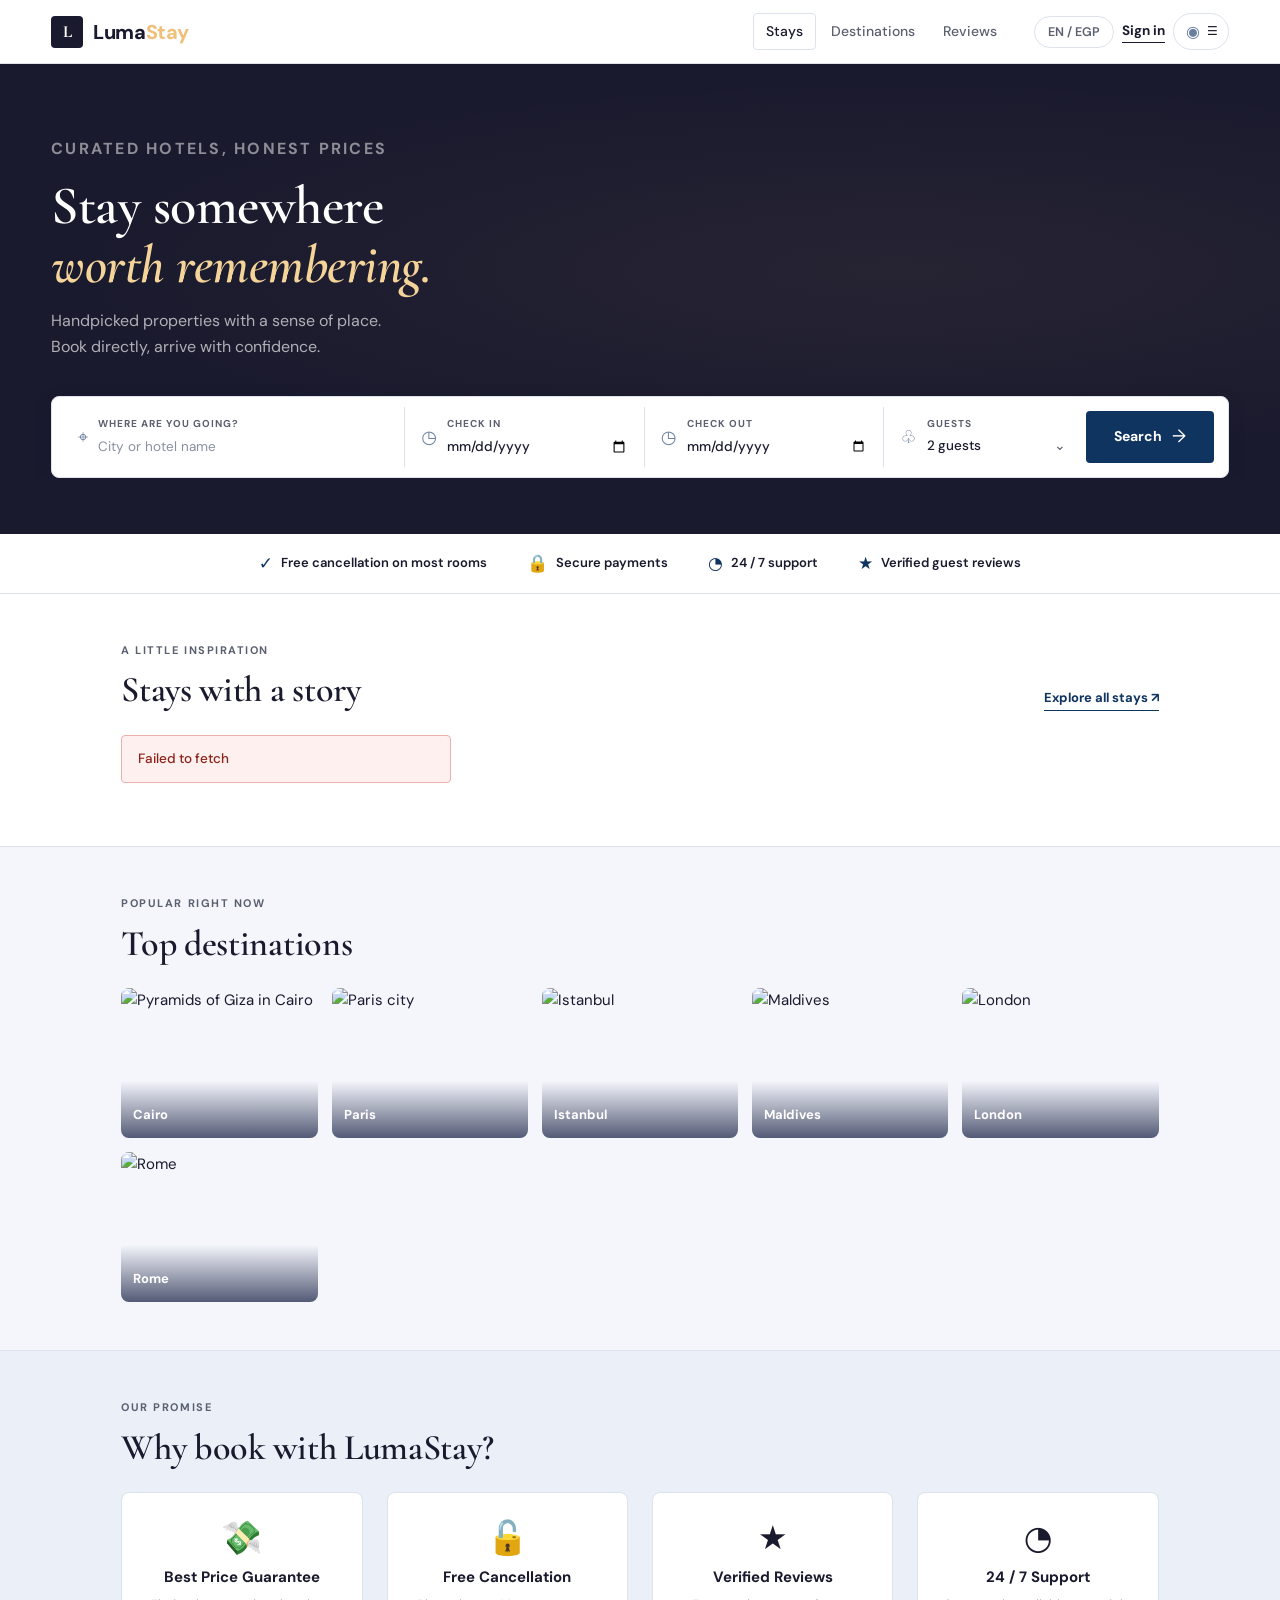
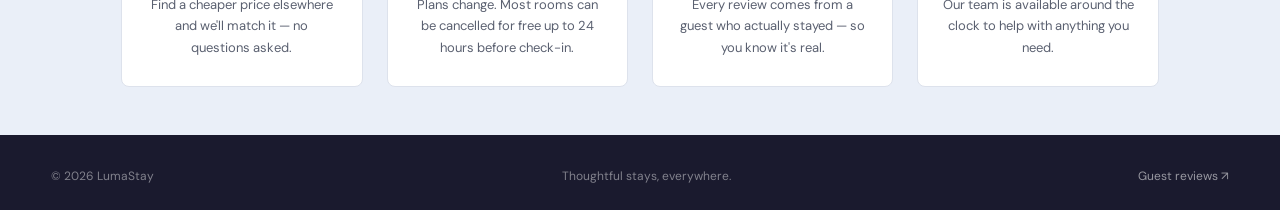
==== commit 48a2ddcd: "feat: enhance hotel search functionality with guest count and date validation" ====
--- a/frontend/index.html
+++ b/frontend/index.html
@@ -58,9 +58,7 @@
           <span class="field-icon" aria-hidden="true">◷</span>
           <div style="flex:1;min-width:0">
             <label for="check-in">Check in</label>
-            <input id="check-in" type="text" placeholder="Add date"
-              onfocus="this.type='date'"
-              onblur="if(!this.value)this.type='text'">
+            <input id="check-in" type="date" aria-label="Check-in date">
           </div>
         </div>
 
@@ -68,9 +66,7 @@
           <span class="field-icon" aria-hidden="true">◷</span>
           <div style="flex:1;min-width:0">
             <label for="check-out">Check out</label>
-            <input id="check-out" type="text" placeholder="Add date"
-              onfocus="this.type='date'"
-              onblur="if(!this.value)this.type='text'">
+            <input id="check-out" type="date" aria-label="Check-out date">
           </div>
         </div>
 
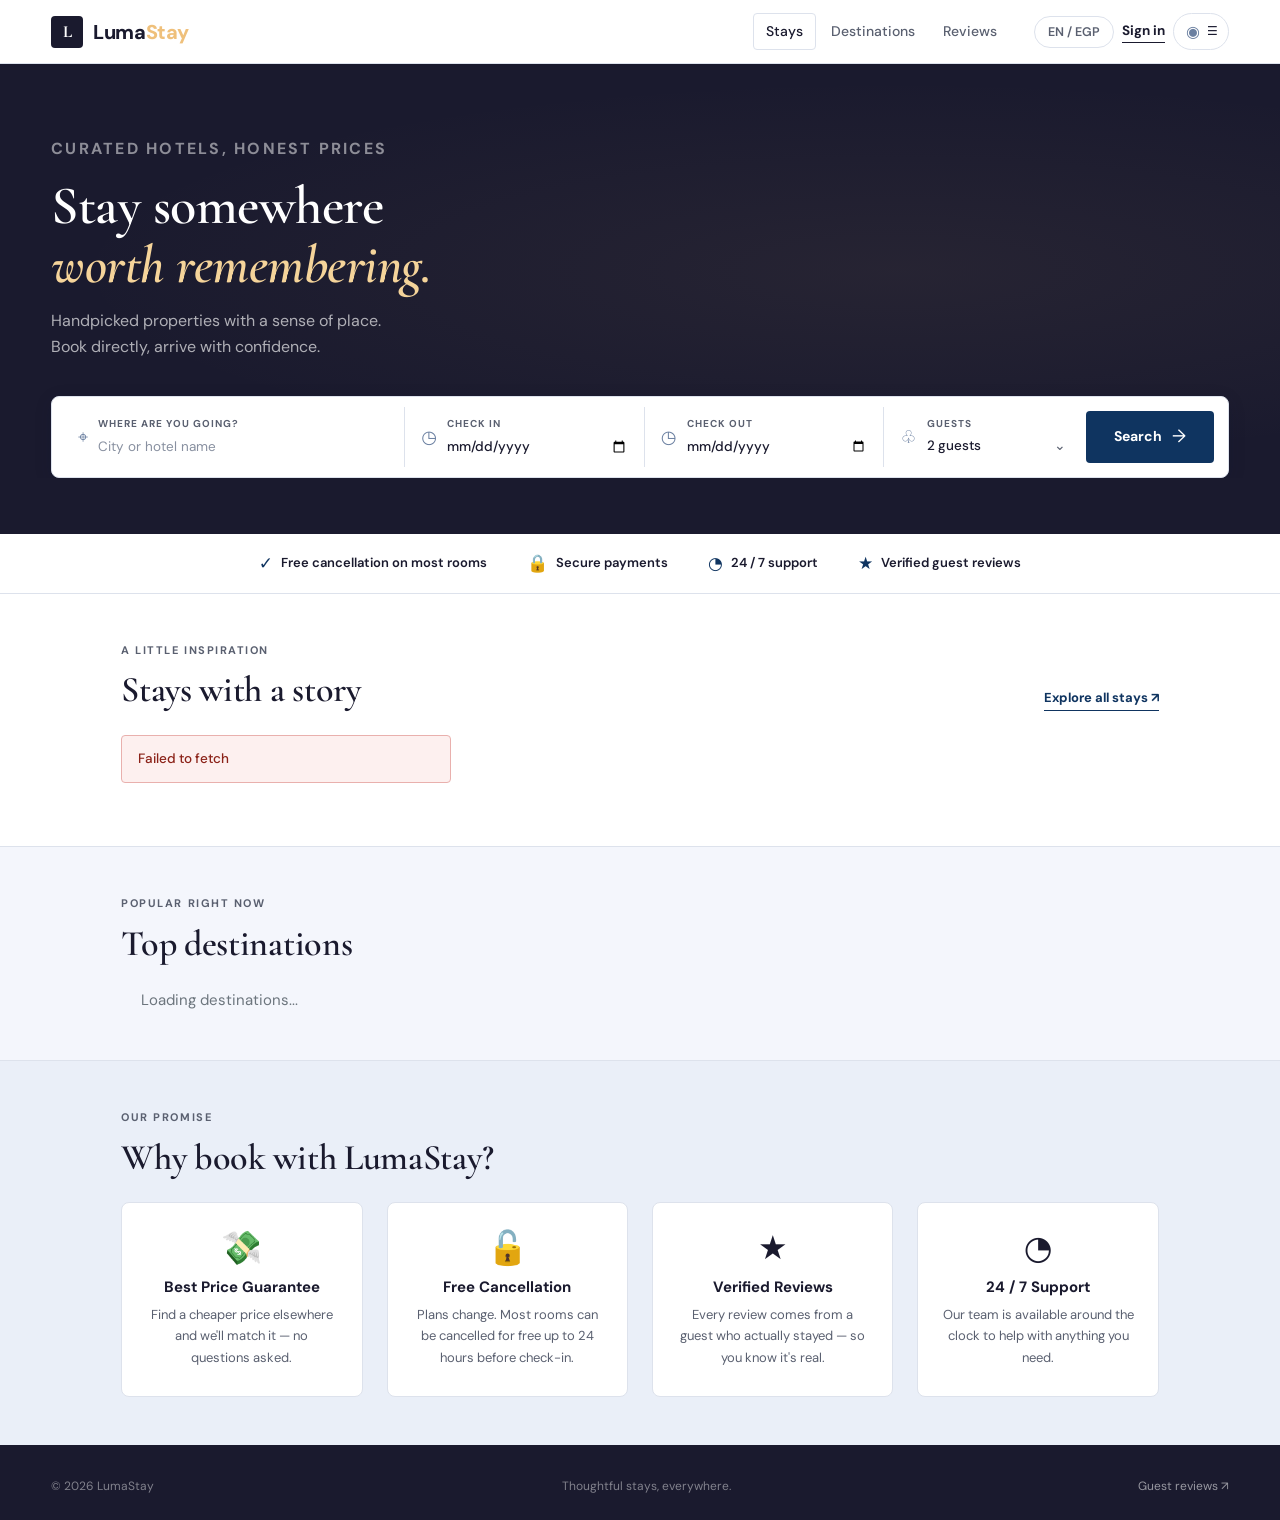
==== commit 30786705: "feat: implement dynamic loading of destinations based on user input" ====
--- a/frontend/index.html
+++ b/frontend/index.html
@@ -157,31 +157,8 @@
             <h2 id="dest-heading">Top destinations</h2>
           </div>
         </div>
-        <div class="dest-grid">
-          <div class="dest-tile">
-            <img src="https://images.unsplash.com/photo-1568322445389-f64ac2515020?w=400&q=75" alt="Pyramids of Giza in Cairo" loading="lazy">
-            <div class="dest-tile-label">Cairo</div>
-          </div>
-          <div class="dest-tile">
-            <img src="https://images.unsplash.com/photo-1541336032412-2048a678540d?w=400&q=75" alt="Paris city" loading="lazy">
-            <div class="dest-tile-label">Paris</div>
-          </div>
-          <div class="dest-tile">
-            <img src="https://images.unsplash.com/photo-1555992336-03a23c7b20ee?w=400&q=75" alt="Istanbul" loading="lazy">
-            <div class="dest-tile-label">Istanbul</div>
-          </div>
-          <div class="dest-tile">
-            <img src="https://images.unsplash.com/photo-1512453979798-5ea266f8880c?w=400&q=75" alt="Maldives" loading="lazy">
-            <div class="dest-tile-label">Maldives</div>
-          </div>
-          <div class="dest-tile">
-            <img src="https://images.unsplash.com/photo-1524231757912-21f4fe3a7200?w=400&q=75" alt="London" loading="lazy">
-            <div class="dest-tile-label">London</div>
-          </div>
-          <div class="dest-tile">
-            <img src="https://images.unsplash.com/photo-1558618666-fcd25c85cd64?w=400&q=75" alt="Rome" loading="lazy">
-            <div class="dest-tile-label">Rome</div>
-          </div>
+        <div class="dest-grid" id="destination-list" aria-live="polite">
+          <p class="text-center text-secondary" role="status">Loading destinations...</p>
         </div>
       </div>
     </section>
